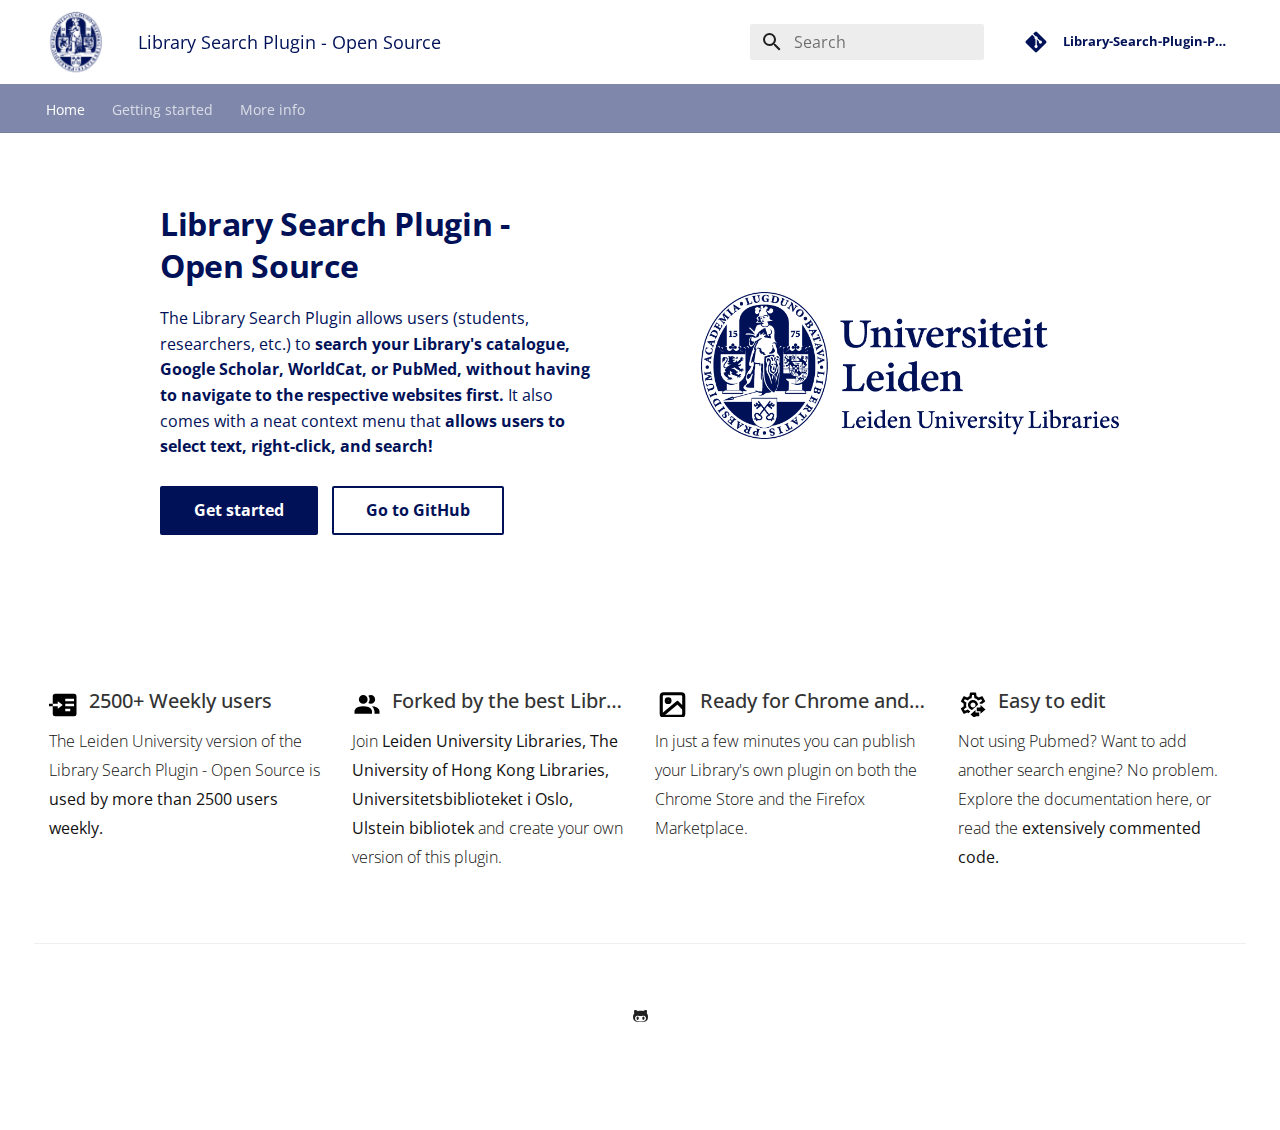
==== index.html @ 1f27ef6e "Deployed 717b49d with MkDocs version: 1.1.2" ====
<!-- Custom HTML site displayed as the Home chapter -->


<!doctype html>
<html lang="en" class="no-js">
  <head>
    
      <meta charset="utf-8">
      <meta name="viewport" content="width=device-width,initial-scale=1">
      
        <meta name="description" content="The Library Search Plugin allows users (students, researchers, etc.) to <b>search your Library's catalogue, Google Scholar, WorldCat, or PubMed, without having to navigate to the respective websites first.</b> It also comes with a neat context menu that <b>allows users to select text, right-click, and search!</b>">
      
      
      
      
        <link rel="canonical" href="https://github.com/LeidenUniversityLibrary/Library-Search-Plugin-Public/">
      
      <link rel="shortcut icon" href="assets/images/favicon.png">
      <meta name="generator" content="mkdocs-1.1.2, mkdocs-material-7.0.3">
    
    
      
        <title>Home - Library Search Plugin - Open Source</title>
      
    
    
      <link rel="stylesheet" href="assets/stylesheets/main.1655a90d.min.css">
      
        
        <link rel="stylesheet" href="assets/stylesheets/palette.7fa14f5b.min.css">
        
          
          
          <meta name="theme-color" content="#ffffff">
        
      
    
    
    
      
        
        <link rel="preconnect" href="https://fonts.gstatic.com" crossorigin>
        <link rel="stylesheet" href="https://fonts.googleapis.com/css?family=Open+Sans:300,400,400i,700%7CUbuntu&display=fallback">
        <style>:root{--md-text-font-family:"Open Sans";--md-code-font-family:"Ubuntu"}</style>
      
    
    
    
      <link rel="stylesheet" href="stylesheets/extra.css">
    
    
      
    
    
  </head>
  
  
    
    
    
    
    
    <body dir="ltr" data-md-color-scheme="leidenuniv" data-md-color-primary="white" data-md-color-accent="">
      
  
    
    <input class="md-toggle" data-md-toggle="drawer" type="checkbox" id="__drawer" autocomplete="off">
    <input class="md-toggle" data-md-toggle="search" type="checkbox" id="__search" autocomplete="off">
    <label class="md-overlay" for="__drawer"></label>
    <div data-md-component="skip">
      
    </div>
    <div data-md-component="announce">
      
    </div>
    
      

<header class="md-header" data-md-component="header">
  <nav class="md-header__inner md-grid" aria-label="Header">
    <a href="https://github.com/LeidenUniversityLibrary/Library-Search-Plugin-Public" title="Library Search Plugin - Open Source" class="md-header__button md-logo" aria-label="Library Search Plugin - Open Source">
      
  <img src="assets/images/favicon.png" alt="logo">

    </a>
    <label class="md-header__button md-icon" for="__drawer">
      <svg xmlns="http://www.w3.org/2000/svg" viewBox="0 0 24 24"><path d="M3 6h18v2H3V6m0 5h18v2H3v-2m0 5h18v2H3v-2z"/></svg>
    </label>
    <div class="md-header__title" data-md-component="header-title">
      <div class="md-header__ellipsis">
        <div class="md-header__topic">
          <span class="md-ellipsis">
            Library Search Plugin - Open Source
          </span>
        </div>
        <div class="md-header__topic" data-md-component="header-topic">
          <span class="md-ellipsis">
            
              Home
            
          </span>
        </div>
      </div>
    </div>
    <div class="md-header__options">
      
    </div>
    
      <label class="md-header__button md-icon" for="__search">
        <svg xmlns="http://www.w3.org/2000/svg" viewBox="0 0 24 24"><path d="M9.5 3A6.5 6.5 0 0 1 16 9.5c0 1.61-.59 3.09-1.56 4.23l.27.27h.79l5 5-1.5 1.5-5-5v-.79l-.27-.27A6.516 6.516 0 0 1 9.5 16 6.5 6.5 0 0 1 3 9.5 6.5 6.5 0 0 1 9.5 3m0 2C7 5 5 7 5 9.5S7 14 9.5 14 14 12 14 9.5 12 5 9.5 5z"/></svg>
      </label>
      
<div class="md-search" data-md-component="search" role="dialog">
  <label class="md-search__overlay" for="__search"></label>
  <div class="md-search__inner" role="search">
    <form class="md-search__form" name="search">
      <input type="text" class="md-search__input" name="query" aria-label="Search" placeholder="Search" autocapitalize="off" autocorrect="off" autocomplete="off" spellcheck="false" data-md-component="search-query" data-md-state="active" required>
      <label class="md-search__icon md-icon" for="__search">
        <svg xmlns="http://www.w3.org/2000/svg" viewBox="0 0 24 24"><path d="M9.5 3A6.5 6.5 0 0 1 16 9.5c0 1.61-.59 3.09-1.56 4.23l.27.27h.79l5 5-1.5 1.5-5-5v-.79l-.27-.27A6.516 6.516 0 0 1 9.5 16 6.5 6.5 0 0 1 3 9.5 6.5 6.5 0 0 1 9.5 3m0 2C7 5 5 7 5 9.5S7 14 9.5 14 14 12 14 9.5 12 5 9.5 5z"/></svg>
        <svg xmlns="http://www.w3.org/2000/svg" viewBox="0 0 24 24"><path d="M20 11v2H8l5.5 5.5-1.42 1.42L4.16 12l7.92-7.92L13.5 5.5 8 11h12z"/></svg>
      </label>
      <button type="reset" class="md-search__icon md-icon" aria-label="Clear" tabindex="-1">
        <svg xmlns="http://www.w3.org/2000/svg" viewBox="0 0 24 24"><path d="M19 6.41L17.59 5 12 10.59 6.41 5 5 6.41 10.59 12 5 17.59 6.41 19 12 13.41 17.59 19 19 17.59 13.41 12 19 6.41z"/></svg>
      </button>
    </form>
    <div class="md-search__output">
      <div class="md-search__scrollwrap" data-md-scrollfix>
        <div class="md-search-result" data-md-component="search-result">
          <div class="md-search-result__meta">
            Initializing search
          </div>
          <ol class="md-search-result__list"></ol>
        </div>
      </div>
    </div>
  </div>
</div>
    
    
      <div class="md-header__source">
        
<a href="https://github.com/LeidenUniversityLibrary/Library-Search-Plugin-Public" title="Go to repository" class="md-source" data-md-component="source">
  <div class="md-source__icon md-icon">
    
    <svg xmlns="http://www.w3.org/2000/svg" viewBox="0 0 448 512"><path d="M439.55 236.05L244 40.45a28.87 28.87 0 0 0-40.81 0l-40.66 40.63 51.52 51.52c27.06-9.14 52.68 16.77 43.39 43.68l49.66 49.66c34.23-11.8 61.18 31 35.47 56.69-26.49 26.49-70.21-2.87-56-37.34L240.22 199v121.85c25.3 12.54 22.26 41.85 9.08 55a34.34 34.34 0 0 1-48.55 0c-17.57-17.6-11.07-46.91 11.25-56v-123c-20.8-8.51-24.6-30.74-18.64-45L142.57 101 8.45 235.14a28.86 28.86 0 0 0 0 40.81l195.61 195.6a28.86 28.86 0 0 0 40.8 0l194.69-194.69a28.86 28.86 0 0 0 0-40.81z"/></svg>
  </div>
  <div class="md-source__repository">
    Library-Search-Plugin-Public
  </div>
</a>
      </div>
    
  </nav>
</header>
    
    <div class="md-container" data-md-component="container">
      
      

        
          
<nav class="md-tabs" aria-label="Tabs" data-md-component="tabs">
  <div class="md-tabs__inner md-grid">
    <ul class="md-tabs__list">
      
        
  
  
    
  


  <li class="md-tabs__item">
    <a href="." class="md-tabs__link md-tabs__link--active">
      Home
    </a>
  </li>

      
        
  
  


  
  
  
    <li class="md-tabs__item">
      <a href="introduction/" class="md-tabs__link">
        Getting started
      </a>
    </li>
  

      
        
  
  


  
  
  
    <li class="md-tabs__item">
      <a href="about/" class="md-tabs__link">
        More info
      </a>
    </li>
  

      
    </ul>
  </div>
</nav>
        
      
<style>
    .md-main {
        flex-grow: 0
    }

    .md-main__inner {
        display: flex;
        height: 100%;
    }

    .tx-container {
        padding-top: .0rem;
    }

    .tx-hero {
        margin: 0 .8rem;
        color: var(--md-primary-bg-color);
    }

    .tx-hero h1 {
        margin-bottom: 1rem;
        color: currentColor;
        font-weight: 700
    }

    .tx-hero__content {
        padding-bottom: 1rem;
        margin: 0 auto;
    }

    .tx-hero__image {
        width: auto;
        max-width: 23rem;
        margin-bottom: 1rem;
        padding: 1rem;
        order: 1;
    }

    .tx-hero .md-button {
        margin-top: .5rem;
        margin-right: .5rem;
        color: var(--md-primary-bg-color)
    }

    .tx-hero .md-button--primary {
        background-color: var(--md-primary-bg-color);
        color: #fff;
        border-color: var(--md-primary-bg-color)
    }

    .tx-hero .md-button:focus,
    .tx-hero .md-button:hover {
        background-color: var(--md-accent-fg-color);
        color: var(--md-default-bg-color);
        border-color: var(--md-accent-fg-color)
    }

    .feature-item h2 svg {
        height: 30px;
        float: left;
        margin-right: 10px;
        transform: translateY(10%);
    }

    .top-hr {
        margin-top: 42px;
    }

    .feature-item {
        font-family: 'Open Sans', sans-serif;
        font-weight: 300;
        box-sizing: border-box;
        padding: 0 15px;
        word-break: break-word
    }

    .feature-item h2 {
        color: #333;
        font-weight: 500;
        font-size: 2em;
        white-space: nowrap;
        overflow: hidden;
        text-overflow: ellipsis;
        line-height: normal;
        margin-top: 20px;
        margin-bottom: 10px;
        font-family: inherit;
    }

    .feature-item p {
        font-size: 16px;
        line-height: 1.8em;
        text-rendering: optimizeLegibility;
        -webkit-font-smoothing: antialiased;
        color: #111;
        margin: 0 0 10px;
        display: block;
    }

    @media screen and (max-width:30em) {
        .tx-hero h1 {
            font-size: 1.4rem
        }
    }

    @media screen and (min-width:60em) {
        .md-sidebar--secondary {
            display: none
        }

        .tx-hero {
            display: flex;
            align-items: center;
            justify-content: center;
        }

        .tx-hero__content {
            max-width: 22rem;
            margin-top: 3.5rem;
            margin-bottom: 3.5rem;
            margin-left: 1.0rem;
            margin-right: 4.0rem;
            align-items: center;
        }
    }

    @media screen and (min-width:76.25em) {
        .md-sidebar--primary {
            display: none
        }

        .top-hr {
            width: 100%;
            display: flex;
            max-width: 61rem;
            margin-right: auto;
            margin-left: auto;
            padding: 0 .2rem;
        }

        .bottom-hr {
            margin-top: 10px;
            width: 100%;
            display: flex;
            max-width: 61rem;
            margin-right: auto;
            margin-left: auto;
            padding: 0 .2rem;
        }

        .feature-item {
            flex: 1;
            min-width: 0;
        }

        .feature-item:hover {
            background-color: #526cfe47;
            border-radius: 3px;
        }
    }

    .hr {
        border-bottom: 1px solid #eee;
        width: 100%;
        margin: 20px 0;
    }

    .text-center {
        text-align: center;
        padding-right: 15px;
        padding-left: 15px;
        margin-right: auto;
        margin-left: auto;
        margin-top: 15px;
        font-family: 'Open Sans', sans-serif;
        font-size: 23px;
        font-weight: 300;
        padding-bottom: 10px;
    }

    .logos {
        display: flex;
        align-items: center;
        justify-content: center;
        flex-flow: row wrap;
        margin: 0 auto;
    }

    .logos img {
        flex: 1 1 auto;
        padding: 25px;
        max-height: 130px;
        vertical-align: middle;
    }

    .hr-logos {
        margin-top: 0;
        margin-bottom: 30px;
    }

    .md-footer-meta__inner {
        display: flex;
        flex-wrap: wrap;
        justify-content: space-between;
        margin-top: 1.0rem;
    }

    .md-footer-social {
        padding-top: 20px;
    }
</style>

<!-- Main site Entry button descriptions -->
<section class="tx-container">
    <div class="md-grid md-typeset">
        <div class="tx-hero">
            <div class="tx-hero__image">
                <img src="/assets/images/logo.png" draggable="false">
            </div>
            <div class="tx-hero__content">
                <h1> Library Search Plugin - Open Source </h1>
                <p>The Library Search Plugin allows users (students, researchers, etc.) to <b>search your Library's catalogue, Google Scholar, WorldCat, or PubMed, without having to navigate to the respective websites first.</b> It also comes with a neat context menu that <b>allows users to select text, right-click, and search!</b></p>
                <a href="introduction/" title="Introduction"
                    class="md-button md-button--primary">
                    Get started
                </a>
                <a href="https://github.com/LeidenUniversityLibrary/Library-Search-Plugin-Public" title="Go to repository" class="md-button">
                    Go to GitHub
                </a>
            </div>
        </div>
    </div>
</section>

<!-- Main site box descriptions -->
<div class="top-hr">
    <div class="feature-item">
        <h2>
            <svg xmlns="http://www.w3.org/2000/svg" viewBox="0 0 24 24">
                <path
                    d="M20 3H5a2 2 0 00-2 2v6h4V9l4 3-4 3v-2H3v6a2 2 0 002 2h15a2 2 0 002-2V5a2 2 0 00-2-2m-3 14h-4v-2h4v2m3-4h-7v-2h7v2m0-4h-7V7h7v2M3 13H0v-2h3v2z" />
            </svg> 2500+ Weekly users
        </h2>
        <p>The Leiden University version of the Library Search Plugin - Open Source is <b>used by more than 2500 users weekly.</b></p>
    </div>
    <div class="feature-item">
        <h2>
            <svg xmlns="http://www.w3.org/2000/svg" viewBox="0 0 24 24">
                <path
                    d="M16 17v2H2v-2s0-4 7-4 7 4 7 4m-3.5-9.5A3.5 3.5 0 109 11a3.5 3.5 0 003.5-3.5m3.44 5.5A5.32 5.32 0 0118 17v2h4v-2s0-3.63-6.06-4M15 4a3.39 3.39 0 00-1.93.59 5 5 0 010 5.82A3.39 3.39 0 0015 11a3.5 3.5 0 000-7z" />
            </svg> Forked by the best Libraries
        </h2>
        <p>Join <b>Leiden University Libraries, The University of Hong Kong Libraries, Universitetsbiblioteket i Oslo, Ulstein bibliotek</b> and create your own version of this plugin.</p>
    </div>
    <div class="feature-item">
        <h2>
            <svg xmlns="http://www.w3.org/2000/svg" width="35" height="35" viewBox="0 0 24 24" fill="none"
                stroke="#000000" stroke-width="2.5" stroke-linecap="round" stroke-linejoin="round">
                <rect x="3" y="3" width="18" height="18" rx="2" />
                <circle cx="8.5" cy="8.5" r="1.5" />
                <path d="M20.4 14.5L16 10 4 20" /></svg> Ready for Chrome and FireFox
        </h2>
        <p>In just a few minutes you can publish your Library's own plugin on both the Chrome Store and the Firefox Marketplace.</p>
    </div>
    <div class="feature-item">
        <h2>
            <svg xmlns="http://www.w3.org/2000/svg" viewBox="0 0 24 24">
                <path
                    d="M15 17v-3h3v-2l4 3.5-4 3.5v-2h-3m2 1v3h-3v2l-4-3.5 4-3.5v2h3M12 8c-2.21 0-4 1.8-4 4 0 1.91 1.35 3.54 3.21 3.92L16 11.86A3.997 3.997 0 0012 8m0 6c-1.1 0-2-.89-2-2s.9-2 2-2 2 .9 2 2-.89 2-2 2m9.66-5.27l-2-3.46c-.12-.22-.38-.31-.61-.22l-2.49 1c-.51-.41-1.06-.74-1.69-1l-.37-2.63A.506.506 0 0014 2h-4c-.25 0-.46.18-.5.42l-.37 2.65c-.63.26-1.17.59-1.69 1L5 5.05c-.23-.09-.5 0-.61.22l-2 3.46c-.13.21-.08.49.11.64L4.57 11l-.07 1 .07 1-2.11 1.63c-.2.15-.25.43-.12.64l2 3.46c.11.27.4.38.66.27l2.5-1c.24.19.5.37.76.53l1.65-1.4c-.77-.33-1.45-.82-2-1.45l-2.41 1-.77-1.3L6.8 13.8a5.55 5.55 0 010-3.6L4.69 8.65l.75-1.3 2.41 1c.78-.9 1.83-1.53 3-1.78l.4-2.57h1.5l.37 2.62c1.17.24 2.22.88 3 1.77l2.41-1 .75 1.3-2.08 1.51c.09.26.16.53.2.8h2l2.1-1.63a.48.48 0 00.16-.64M12 8c-2.21 0-4 1.8-4 4 0 1.91 1.35 3.54 3.21 3.92L16 11.86A3.997 3.997 0 0012 8m0 6c-1.1 0-2-.89-2-2s.9-2 2-2 2 .9 2 2-.89 2-2 2m0-6c-2.21 0-4 1.8-4 4 0 1.91 1.35 3.54 3.21 3.92L16 11.86A3.997 3.997 0 0012 8m0 6c-1.1 0-2-.89-2-2s.9-2 2-2 2 .9 2 2-.89 2-2 2z" />
            </svg> Easy to edit
        </h2>
        <p>Not using Pubmed? Want to add another search engine? No problem. Explore the documentation here, or read the <b>extensively commented code.</b></p>
    </div>
</div>

<div class="top-hr">
    <div class="hr">
    </div>
</div>


<!-- Custom narrow footer -->
<div class="md-footer-meta__inner md-grid">
    <div class="md-footer-social">
        <a class="md-footer-social__link" href="https://github.com/LeidenUniversityLibrary/" rel="noopener"
            target="_blank" title="github.com">
            <svg viewBox="0 0 480 512" xmlns="http://www.w3.org/2000/svg">
                <path
                    d="M186.1 328.7c0 20.9-10.9 55.1-36.7 55.1s-36.7-34.2-36.7-55.1 10.9-55.1 36.7-55.1 36.7 34.2 36.7 55.1zM480 278.2c0 31.9-3.2 65.7-17.5 95-37.9 76.6-142.1 74.8-216.7 74.8-75.8 0-186.2 2.7-225.6-74.8-14.6-29-20.2-63.1-20.2-95 0-41.9 13.9-81.5 41.5-113.6-5.2-15.8-7.7-32.4-7.7-48.8 0-21.5 4.9-32.3 14.6-51.8 45.3 0 74.3 9 108.8 36 29-6.9 58.8-10 88.7-10 27 0 54.2 2.9 80.4 9.2 34-26.7 63-35.2 107.8-35.2 9.8 19.5 14.6 30.3 14.6 51.8 0 16.4-2.6 32.7-7.7 48.2 27.5 32.4 39 72.3 39 114.2zm-64.3 50.5c0-43.9-26.7-82.6-73.5-82.6-18.9 0-37 3.4-56 6-14.9 2.3-29.8 3.2-45.1 3.2-15.2 0-30.1-.9-45.1-3.2-18.7-2.6-37-6-56-6-46.8 0-73.5 38.7-73.5 82.6 0 87.8 80.4 101.3 150.4 101.3h48.2c70.3 0 150.6-13.4 150.6-101.3zm-82.6-55.1c-25.8 0-36.7 34.2-36.7 55.1s10.9 55.1 36.7 55.1 36.7-34.2 36.7-55.1-10.9-55.1-36.7-55.1z">
                </path>
            </svg>
        </a>
    </div>
</div>


      <main class="md-main" data-md-component="main">
        <div class="md-main__inner md-grid">
          
            
              
              <div class="md-sidebar md-sidebar--primary" data-md-component="sidebar" data-md-type="navigation" >
                <div class="md-sidebar__scrollwrap">
                  <div class="md-sidebar__inner">
                    



  


<nav class="md-nav md-nav--primary md-nav--lifted" aria-label="Navigation" data-md-level="0">
  <label class="md-nav__title" for="__drawer">
    <a href="https://github.com/LeidenUniversityLibrary/Library-Search-Plugin-Public" title="Library Search Plugin - Open Source" class="md-nav__button md-logo" aria-label="Library Search Plugin - Open Source">
      
  <img src="assets/images/favicon.png" alt="logo">

    </a>
    Library Search Plugin - Open Source
  </label>
  
    <div class="md-nav__source">
      
<a href="https://github.com/LeidenUniversityLibrary/Library-Search-Plugin-Public" title="Go to repository" class="md-source" data-md-component="source">
  <div class="md-source__icon md-icon">
    
    <svg xmlns="http://www.w3.org/2000/svg" viewBox="0 0 448 512"><path d="M439.55 236.05L244 40.45a28.87 28.87 0 0 0-40.81 0l-40.66 40.63 51.52 51.52c27.06-9.14 52.68 16.77 43.39 43.68l49.66 49.66c34.23-11.8 61.18 31 35.47 56.69-26.49 26.49-70.21-2.87-56-37.34L240.22 199v121.85c25.3 12.54 22.26 41.85 9.08 55a34.34 34.34 0 0 1-48.55 0c-17.57-17.6-11.07-46.91 11.25-56v-123c-20.8-8.51-24.6-30.74-18.64-45L142.57 101 8.45 235.14a28.86 28.86 0 0 0 0 40.81l195.61 195.6a28.86 28.86 0 0 0 40.8 0l194.69-194.69a28.86 28.86 0 0 0 0-40.81z"/></svg>
  </div>
  <div class="md-source__repository">
    Library-Search-Plugin-Public
  </div>
</a>
    </div>
  
  <ul class="md-nav__list" data-md-scrollfix>
    
      
      
      

  
  
    
  
  
    <li class="md-nav__item md-nav__item--active">
      
      <input class="md-nav__toggle md-toggle" data-md-toggle="toc" type="checkbox" id="__toc">
      
      
      <a href="." class="md-nav__link md-nav__link--active">
        Home
      </a>
      
    </li>
  

    
      
      
      

  
  
  
    
    <li class="md-nav__item md-nav__item--nested">
      
      
        <input class="md-nav__toggle md-toggle" data-md-toggle="__nav_2" type="checkbox" id="__nav_2" >
      
      <label class="md-nav__link" for="__nav_2">
        Getting started
        <span class="md-nav__icon md-icon"></span>
      </label>
      <nav class="md-nav" aria-label="Getting started" data-md-level="1">
        <label class="md-nav__title" for="__nav_2">
          <span class="md-nav__icon md-icon"></span>
          Getting started
        </label>
        <ul class="md-nav__list" data-md-scrollfix>
          
            
  
  
  
    <li class="md-nav__item">
      <a href="introduction/" class="md-nav__link">
        Introduction
      </a>
    </li>
  

          
            
  
  
  
    <li class="md-nav__item">
      <a href="requirements/" class="md-nav__link">
        Requirements
      </a>
    </li>
  

          
            
  
  
  
    <li class="md-nav__item">
      <a href="installation/" class="md-nav__link">
        Installation
      </a>
    </li>
  

          
            
  
  
  
    <li class="md-nav__item">
      <a href="customization/" class="md-nav__link">
        Customization
      </a>
    </li>
  

          
        </ul>
      </nav>
    </li>
  

    
      
      
      

  
  
  
    
    <li class="md-nav__item md-nav__item--nested">
      
      
        <input class="md-nav__toggle md-toggle" data-md-toggle="__nav_3" type="checkbox" id="__nav_3" >
      
      <label class="md-nav__link" for="__nav_3">
        More info
        <span class="md-nav__icon md-icon"></span>
      </label>
      <nav class="md-nav" aria-label="More info" data-md-level="1">
        <label class="md-nav__title" for="__nav_3">
          <span class="md-nav__icon md-icon"></span>
          More info
        </label>
        <ul class="md-nav__list" data-md-scrollfix>
          
            
  
  
  
    <li class="md-nav__item">
      <a href="about/" class="md-nav__link">
        About us
      </a>
    </li>
  

          
            
  
  
  
    <li class="md-nav__item">
      <a href="license/" class="md-nav__link">
        License
      </a>
    </li>
  

          
        </ul>
      </nav>
    </li>
  

    
  </ul>
</nav>
                  </div>
                </div>
              </div>
            
            
          
          <div class="md-content" data-md-component="content">
            <article class="md-content__inner md-typeset">
              
              
                


              
            </article>
          </div>
        </div>
      </main>
      
    </div>
    <div class="md-dialog" data-md-component="dialog">
      <div class="md-dialog__inner md-typeset"></div>
    </div>
    <script id="__config" type="application/json">{"base": ".", "features": ["navigation.instant", "navigation.tabs", "navigation.sections", "navigation.tracking"], "translations": {"clipboard.copy": "Copy to clipboard", "clipboard.copied": "Copied to clipboard", "search.config.lang": "en", "search.config.pipeline": "trimmer, stopWordFilter", "search.config.separator": "[\\s\\-]+", "search.placeholder": "Search", "search.result.placeholder": "Type to start searching", "search.result.none": "No matching documents", "search.result.one": "1 matching document", "search.result.other": "# matching documents", "search.result.more.one": "1 more on this page", "search.result.more.other": "# more on this page", "search.result.term.missing": "Missing"}, "search": "assets/javascripts/workers/search.fb4a9340.min.js", "version": null}</script>
    
    
      <script src="assets/javascripts/bundle.ca5457b8.min.js"></script>
      
    
  </body>
</html>
---- assets/stylesheets/main.1655a90d.min.css ----
@charset "UTF-8";html{box-sizing:border-box;-webkit-text-size-adjust:none;-moz-text-size-adjust:none;-ms-text-size-adjust:none;text-size-adjust:none}*,:after,:before{box-sizing:inherit}body{margin:0}a,button,input,label{-webkit-tap-highlight-color:transparent}a{color:inherit;text-decoration:none}hr{display:block;box-sizing:initial;height:.05rem;padding:0;overflow:visible;border:0}small{font-size:80%}sub,sup{line-height:1em}img{border-style:none}table{border-collapse:initial;border-spacing:0}td,th{font-weight:400;vertical-align:top}button{margin:0;padding:0;font-size:inherit;background:transparent;border:0}input{border:0;outline:none}:root{--md-default-fg-color:rgba(0,0,0,0.87);--md-default-fg-color--light:rgba(0,0,0,0.54);--md-default-fg-color--lighter:rgba(0,0,0,0.32);--md-default-fg-color--lightest:rgba(0,0,0,0.07);--md-default-bg-color:#fff;--md-default-bg-color--light:hsla(0,0%,100%,0.7);--md-default-bg-color--lighter:hsla(0,0%,100%,0.3);--md-default-bg-color--lightest:hsla(0,0%,100%,0.12);--md-primary-fg-color:#4051b5;--md-primary-fg-color--light:#5d6cc0;--md-primary-fg-color--dark:#303fa1;--md-primary-bg-color:#fff;--md-primary-bg-color--light:hsla(0,0%,100%,0.7);--md-accent-fg-color:#526cfe;--md-accent-fg-color--transparent:rgba(83,108,254,0.1);--md-accent-bg-color:#fff;--md-accent-bg-color--light:hsla(0,0%,100%,0.7)}:root>*{--md-code-fg-color:#36464e;--md-code-bg-color:#f5f5f5;--md-code-hl-color:rgba(255,255,0,0.5);--md-code-hl-number-color:#d52a2a;--md-code-hl-special-color:#db1457;--md-code-hl-function-color:#a846b9;--md-code-hl-constant-color:#6e59d9;--md-code-hl-keyword-color:#3f6ec6;--md-code-hl-string-color:#1c7d4d;--md-code-hl-name-color:var(--md-code-fg-color);--md-code-hl-operator-color:var(--md-default-fg-color--light);--md-code-hl-punctuation-color:var(--md-default-fg-color--light);--md-code-hl-comment-color:var(--md-default-fg-color--light);--md-code-hl-generic-color:var(--md-default-fg-color--light);--md-code-hl-variable-color:var(--md-default-fg-color--light);--md-typeset-color:var(--md-default-fg-color);--md-typeset-a-color:var(--md-primary-fg-color);--md-typeset-mark-color:rgba(255,255,0,0.5);--md-typeset-del-color:rgba(245,80,61,0.15);--md-typeset-ins-color:rgba(11,213,112,0.15);--md-typeset-kbd-color:#fafafa;--md-typeset-kbd-accent-color:#fff;--md-typeset-kbd-border-color:#b8b8b8;--md-admonition-fg-color:var(--md-default-fg-color);--md-admonition-bg-color:var(--md-default-bg-color);--md-footer-fg-color:#fff;--md-footer-fg-color--light:hsla(0,0%,100%,0.7);--md-footer-fg-color--lighter:hsla(0,0%,100%,0.3);--md-footer-bg-color:rgba(0,0,0,0.87);--md-footer-bg-color--dark:rgba(0,0,0,0.32)}.md-icon svg{display:block;width:1.2rem;height:1.2rem;fill:currentColor}body{-webkit-font-smoothing:antialiased;-moz-osx-font-smoothing:grayscale}body,input{font-feature-settings:"kern","liga";font-family:var(--md-text-font-family,_),-apple-system,BlinkMacSystemFont,Helvetica,Arial,sans-serif}body,code,input,kbd,pre{color:var(--md-typeset-color)}code,kbd,pre{font-feature-settings:"kern";font-family:var(--md-code-font-family,_),SFMono-Regular,Consolas,Menlo,monospace}:root{--md-typeset-table--ascending:url("data:image/svg+xml;charset=utf-8,<svg xmlns='http://www.w3.org/2000/svg' viewBox='0 0 24 24'><path d='M11 4h2v12l5.5-5.5 1.42 1.42L12 19.84l-7.92-7.92L5.5 10.5 11 16V4z'/></svg>");--md-typeset-table--descending:url("data:image/svg+xml;charset=utf-8,<svg xmlns='http://www.w3.org/2000/svg' viewBox='0 0 24 24'><path d='M13 20h-2V8l-5.5 5.5-1.42-1.42L12 4.16l7.92 7.92-1.42 1.42L13 8v12z'/></svg>")}.md-typeset{font-size:.8rem;line-height:1.6;-webkit-print-color-adjust:exact;color-adjust:exact}@media print{.md-typeset{font-size:.68rem}}.md-typeset blockquote,.md-typeset dl,.md-typeset figure,.md-typeset ol,.md-typeset pre,.md-typeset ul{display:flow-root;margin:1em 0}.md-typeset h1{margin:0 0 1.25em;color:var(--md-default-fg-color--light);font-size:2em;line-height:1.3}.md-typeset h1,.md-typeset h2{font-weight:300;letter-spacing:-.01em}.md-typeset h2{margin:1.6em 0 .64em;font-size:1.5625em;line-height:1.4}.md-typeset h3{margin:1.6em 0 .8em;font-weight:400;font-size:1.25em;line-height:1.5;letter-spacing:-.01em}.md-typeset h2+h3{margin-top:.8em}.md-typeset h4{margin:1em 0;font-weight:700;letter-spacing:-.01em}.md-typeset h5,.md-typeset h6{margin:1.25em 0;color:var(--md-default-fg-color--light);font-weight:700;font-size:.8em;letter-spacing:-.01em}.md-typeset h5{text-transform:uppercase}.md-typeset hr{display:flow-root;margin:1.5em 0;border-bottom:.05rem solid var(--md-default-fg-color--lightest)}.md-typeset a{color:var(--md-typeset-a-color);word-break:break-word}.md-typeset a,.md-typeset a:before{transition:color 125ms}.md-typeset a:focus,.md-typeset a:hover{color:var(--md-accent-fg-color)}.md-typeset code,.md-typeset kbd,.md-typeset pre{color:var(--md-code-fg-color);direction:ltr}@media print{.md-typeset code,.md-typeset kbd,.md-typeset pre{white-space:pre-wrap}}.md-typeset code{padding:0 .2941176471em;font-size:.85em;word-break:break-word;background-color:var(--md-code-bg-color);border-radius:.1rem;-webkit-box-decoration-break:clone;box-decoration-break:clone}.md-typeset code:not(.focus-visible){outline:none;-webkit-tap-highlight-color:transparent}.md-typeset h1 code,.md-typeset h2 code,.md-typeset h3 code,.md-typeset h4 code,.md-typeset h5 code,.md-typeset h6 code{margin:initial;padding:initial;background-color:initial;box-shadow:none}.md-typeset a>code{color:currentColor}.md-typeset pre{position:relative;line-height:1.4}.md-typeset pre>code{display:block;margin:0;padding:.7720588235em 1.1764705882em;overflow:auto;word-break:normal;box-shadow:none;-webkit-box-decoration-break:slice;box-decoration-break:slice;touch-action:auto;scrollbar-width:thin;scrollbar-color:var(--md-default-fg-color--lighter) transparent}.md-typeset pre>code:hover{scrollbar-color:var(--md-accent-fg-color) transparent}.md-typeset pre>code::-webkit-scrollbar{width:.2rem;height:.2rem}.md-typeset pre>code::-webkit-scrollbar-thumb{background-color:var(--md-default-fg-color--lighter)}.md-typeset pre>code::-webkit-scrollbar-thumb:hover{background-color:var(--md-accent-fg-color)}@media screen and (max-width:44.9375em){.md-typeset>pre{margin:1em -.8rem}.md-typeset>pre code{border-radius:0}}.md-typeset kbd{display:inline-block;padding:0 .6666666667em;color:var(--md-default-fg-color);font-size:.75em;vertical-align:text-top;word-break:break-word;background-color:var(--md-typeset-kbd-color);border-radius:.1rem;box-shadow:0 .1rem 0 .05rem var(--md-typeset-kbd-border-color),0 .1rem 0 var(--md-typeset-kbd-border-color),0 -.1rem .2rem var(--md-typeset-kbd-accent-color) inset}.md-typeset mark{color:inherit;word-break:break-word;background-color:var(--md-typeset-mark-color);-webkit-box-decoration-break:clone;box-decoration-break:clone}.md-typeset abbr{text-decoration:none;border-bottom:.05rem dotted var(--md-default-fg-color--light);cursor:help}@media (hover:none){.md-typeset abbr{position:relative}.md-typeset abbr[title]:focus:after,.md-typeset abbr[title]:hover:after{box-shadow:0 2px 2px 0 rgba(0,0,0,.14),0 1px 5px 0 rgba(0,0,0,.12),0 3px 1px -2px rgba(0,0,0,.2);position:absolute;left:0;display:inline-block;width:auto;min-width:-webkit-max-content;min-width:-moz-max-content;min-width:max-content;max-width:80%;margin-top:2em;padding:.2rem .3rem;color:var(--md-default-bg-color);font-size:.7rem;background-color:var(--md-default-fg-color);border-radius:.1rem;content:attr(title)}}.md-typeset small{opacity:.75}.md-typeset sub,.md-typeset sup{margin-left:.078125em}[dir=rtl] .md-typeset sub,[dir=rtl] .md-typeset sup{margin-right:.078125em;margin-left:0}.md-typeset blockquote{padding-left:.6rem;color:var(--md-default-fg-color--light);border-left:.2rem solid var(--md-default-fg-color--lighter)}[dir=rtl] .md-typeset blockquote{padding-right:.6rem;padding-left:0;border-right:.2rem solid var(--md-default-fg-color--lighter);border-left:initial}.md-typeset ul{list-style-type:disc}.md-typeset ol,.md-typeset ul{margin-left:.625em;padding:0}[dir=rtl] .md-typeset ol,[dir=rtl] .md-typeset ul{margin-right:.625em;margin-left:0}.md-typeset ol ol,.md-typeset ul ol{list-style-type:lower-alpha}.md-typeset ol ol ol,.md-typeset ul ol ol{list-style-type:lower-roman}.md-typeset ol li,.md-typeset ul li{margin-bottom:.5em;margin-left:1.25em}[dir=rtl] .md-typeset ol li,[dir=rtl] .md-typeset ul li{margin-right:1.25em;margin-left:0}.md-typeset ol li blockquote,.md-typeset ol li p,.md-typeset ul li blockquote,.md-typeset ul li p{margin:.5em 0}.md-typeset ol li:last-child,.md-typeset ul li:last-child{margin-bottom:0}.md-typeset ol li ol,.md-typeset ol li ul,.md-typeset ul li ol,.md-typeset ul li ul{margin:.5em 0 .5em .625em}[dir=rtl] .md-typeset ol li ol,[dir=rtl] .md-typeset ol li ul,[dir=rtl] .md-typeset ul li ol,[dir=rtl] .md-typeset ul li ul{margin-right:.625em;margin-left:0}.md-typeset dd{margin:1em 0 1.5em 1.875em}[dir=rtl] .md-typeset dd{margin-right:1.875em;margin-left:0}.md-typeset img,.md-typeset svg{max-width:100%;height:auto}.md-typeset img[align=left],.md-typeset svg[align=left]{margin:1em 1em 1em 0}.md-typeset img[align=right],.md-typeset svg[align=right]{margin:1em 0 1em 1em}.md-typeset img[align]:only-child,.md-typeset svg[align]:only-child{margin-top:0}.md-typeset figure{width:-webkit-fit-content;width:-moz-fit-content;width:fit-content;max-width:100%;margin:0 auto;text-align:center}.md-typeset figure img{display:block}.md-typeset figcaption{max-width:24rem;margin:1em auto 2em;font-style:italic}.md-typeset iframe{max-width:100%}.md-typeset table:not([class]){display:inline-block;max-width:100%;overflow:auto;font-size:.64rem;background-color:var(--md-default-bg-color);border-radius:.1rem;box-shadow:0 .2rem .5rem rgba(0,0,0,.05),0 0 .05rem rgba(0,0,0,.1);touch-action:auto}@media print{.md-typeset table:not([class]){display:table}}.md-typeset table:not([class])+*{margin-top:1.5em}.md-typeset table:not([class]) td>:first-child,.md-typeset table:not([class]) th>:first-child{margin-top:0}.md-typeset table:not([class]) td>:last-child,.md-typeset table:not([class]) th>:last-child{margin-bottom:0}.md-typeset table:not([class]) td:not([align]),.md-typeset table:not([class]) th:not([align]){text-align:left}[dir=rtl] .md-typeset table:not([class]) td:not([align]),[dir=rtl] .md-typeset table:not([class]) th:not([align]){text-align:right}.md-typeset table:not([class]) th{min-width:5rem;padding:.9375em 1.25em;color:var(--md-default-bg-color);vertical-align:top;background-color:var(--md-default-fg-color--light)}.md-typeset table:not([class]) th a{color:inherit}.md-typeset table:not([class]) td{padding:.9375em 1.25em;vertical-align:top;border-top:.05rem solid var(--md-default-fg-color--lightest)}.md-typeset table:not([class]) tr{transition:background-color 125ms}.md-typeset table:not([class]) tr:hover{background-color:rgba(0,0,0,.035);box-shadow:0 .05rem 0 var(--md-default-bg-color) inset}.md-typeset table:not([class]) tr:first-child td{border-top:0}.md-typeset table:not([class]) a{word-break:normal}.md-typeset table th[role=columnheader]{cursor:pointer}.md-typeset table th[role=columnheader]:after{display:inline-block;width:1.2em;height:1.2em;margin-left:.5em;vertical-align:sub;-webkit-mask-repeat:no-repeat;mask-repeat:no-repeat;-webkit-mask-size:contain;mask-size:contain;content:""}.md-typeset table th[role=columnheader][aria-sort=ascending]:after{background-color:currentColor;-webkit-mask-image:var(--md-typeset-table--ascending);mask-image:var(--md-typeset-table--ascending)}.md-typeset table th[role=columnheader][aria-sort=descending]:after{background-color:currentColor;-webkit-mask-image:var(--md-typeset-table--descending);mask-image:var(--md-typeset-table--descending)}.md-typeset__scrollwrap{margin:1em -.8rem;overflow-x:auto;touch-action:auto}.md-typeset__table{display:inline-block;margin-bottom:.5em;padding:0 .8rem}@media print{.md-typeset__table{display:block}}html .md-typeset__table table{display:table;width:100%;margin:0;overflow:hidden}html{height:100%;overflow-x:hidden;font-size:125%}@media screen and (min-width:100em){html{font-size:137.5%}}@media screen and (min-width:125em){html{font-size:150%}}body{position:relative;display:flex;flex-direction:column;width:100%;min-height:100%;font-size:.5rem;background-color:var(--md-default-bg-color)}@media print{body{display:block}}@media screen and (max-width:59.9375em){body[data-md-state=lock]{position:fixed}}.md-grid{max-width:61rem;margin-right:auto;margin-left:auto}.md-container{display:flex;flex-direction:column;flex-grow:1}@media print{.md-container{display:block}}.md-main{flex-grow:1}.md-main__inner{display:flex;height:100%;margin-top:1.5rem}.md-ellipsis{overflow:hidden;white-space:nowrap;text-overflow:ellipsis}.md-toggle{display:none}.md-skip{position:fixed;z-index:-1;margin:.5rem;padding:.3rem .5rem;color:var(--md-default-bg-color);font-size:.64rem;background-color:var(--md-default-fg-color);border-radius:.1rem;transform:translateY(.4rem);opacity:0}.md-skip:focus{z-index:10;transform:translateY(0);opacity:1;transition:transform .25s cubic-bezier(.4,0,.2,1),opacity 175ms 75ms}@page{margin:25mm}.md-announce{overflow:auto;background-color:var(--md-footer-bg-color)}@media print{.md-announce{display:none}}.md-announce__inner{margin:.6rem auto;padding:0 .8rem;color:var(--md-footer-fg-color);font-size:.7rem}:root{--md-clipboard-icon:url("data:image/svg+xml;charset=utf-8,<svg xmlns='http://www.w3.org/2000/svg' viewBox='0 0 24 24'><path d='M19 21H8V7h11m0-2H8a2 2 0 0 0-2 2v14a2 2 0 0 0 2 2h11a2 2 0 0 0 2-2V7a2 2 0 0 0-2-2m-3-4H4a2 2 0 0 0-2 2v14h2V3h12V1z'/></svg>")}.md-clipboard{position:absolute;top:.5em;right:.5em;z-index:1;width:1.5em;height:1.5em;color:var(--md-default-fg-color--lightest);border-radius:.1rem;cursor:pointer;transition:color .25s}@media print{.md-clipboard{display:none}}.md-clipboard:not(.focus-visible){outline:none;-webkit-tap-highlight-color:transparent}:hover>.md-clipboard{color:var(--md-default-fg-color--light)}.md-clipboard:focus,.md-clipboard:hover{color:var(--md-accent-fg-color)}.md-clipboard:after{display:block;width:1.125em;height:1.125em;margin:0 auto;background-color:currentColor;-webkit-mask-image:var(--md-clipboard-icon);mask-image:var(--md-clipboard-icon);-webkit-mask-repeat:no-repeat;mask-repeat:no-repeat;-webkit-mask-size:contain;mask-size:contain;content:""}.md-clipboard--inline{cursor:pointer}.md-clipboard--inline code{transition:color .25s,background-color .25s}.md-clipboard--inline:focus code,.md-clipboard--inline:hover code{color:var(--md-accent-fg-color);background-color:var(--md-accent-fg-color--transparent)}.md-content{flex-grow:1;overflow:hidden;scroll-padding-top:51.2rem}.md-content__inner{margin:0 .8rem 1.2rem;padding-top:.6rem}@media screen and (min-width:76.25em){.md-sidebar--primary:not([hidden])~.md-content>.md-content__inner{margin-left:1.2rem}[dir=rtl] .md-sidebar--primary:not([hidden])~.md-content>.md-content__inner{margin-right:1.2rem;margin-left:.8rem}.md-sidebar--secondary:not([hidden])~.md-content>.md-content__inner{margin-right:1.2rem}[dir=rtl] .md-sidebar--secondary:not([hidden])~.md-content>.md-content__inner{margin-right:.8rem;margin-left:1.2rem}}.md-content__inner:before{display:block;height:.4rem;content:""}.md-content__inner>:last-child{margin-bottom:0}.md-content__button{float:right;margin:.4rem 0 .4rem .4rem;padding:0}@media print{.md-content__button{display:none}}[dir=rtl] .md-content__button{float:left;margin-right:.4rem;margin-left:0}[dir=rtl] .md-content__button svg{transform:scaleX(-1)}.md-typeset .md-content__button{color:var(--md-default-fg-color--lighter)}.md-content__button svg{display:inline;vertical-align:top}.md-dialog{box-shadow:0 2px 2px 0 rgba(0,0,0,.14),0 1px 5px 0 rgba(0,0,0,.12),0 3px 1px -2px rgba(0,0,0,.2);position:fixed;right:.8rem;bottom:.8rem;left:auto;z-index:2;min-width:11.1rem;padding:.4rem .6rem;background-color:var(--md-default-fg-color);border-radius:.1rem;transform:translateY(100%);opacity:0;transition:transform 0ms .4s,opacity .4s;pointer-events:none}@media print{.md-dialog{display:none}}[dir=rtl] .md-dialog{right:auto;left:.8rem}.md-dialog[data-md-state=open]{transform:translateY(0);opacity:1;transition:transform .4s cubic-bezier(.075,.85,.175,1),opacity .4s;pointer-events:auto}.md-dialog__inner{color:var(--md-default-bg-color);font-size:.7rem}.md-typeset .md-button{display:inline-block;padding:.625em 2em;color:var(--md-primary-fg-color);font-weight:700;border:.1rem solid;border-radius:.1rem;transition:color 125ms,background-color 125ms,border-color 125ms}.md-typeset .md-button--primary{color:var(--md-primary-bg-color);background-color:var(--md-primary-fg-color);border-color:var(--md-primary-fg-color)}.md-typeset .md-button:focus,.md-typeset .md-button:hover{color:var(--md-accent-bg-color);background-color:var(--md-accent-fg-color);border-color:var(--md-accent-fg-color)}.md-typeset .md-input{height:1.8rem;padding:0 .6rem;font-size:.8rem;border-radius:.1rem;box-shadow:0 .2rem .5rem rgba(0,0,0,.1),0 .025rem .05rem rgba(0,0,0,.1);transition:box-shadow .25s}.md-typeset .md-input:focus,.md-typeset .md-input:hover{box-shadow:0 .4rem 1rem rgba(0,0,0,.15),0 .025rem .05rem rgba(0,0,0,.15)}.md-typeset .md-input--stretch{width:100%}.md-header{position:-webkit-sticky;position:sticky;top:0;right:0;left:0;z-index:2;color:var(--md-primary-bg-color);background-color:var(--md-primary-fg-color);box-shadow:0 0 .2rem transparent,0 .2rem .4rem transparent;transition:color .25s,background-color .25s}@media print{.md-header{display:none}}.md-header[data-md-state=shadow]{box-shadow:0 0 .2rem rgba(0,0,0,.1),0 .2rem .4rem rgba(0,0,0,.2);transition:transform .25s cubic-bezier(.1,.7,.1,1),color .25s,background-color .25s,box-shadow .25s}.md-header[data-md-state=hidden]{transform:translateY(-100%);transition:transform .25s cubic-bezier(.8,0,.6,1),color .25s,background-color .25s,box-shadow .25s}.md-header__inner{display:flex;align-items:center;padding:0 .2rem}.md-header__button{position:relative;z-index:1;display:inline-block;margin:.2rem;padding:.4rem;color:currentColor;vertical-align:middle;cursor:pointer;transition:opacity .25s}.md-header__button:focus,.md-header__button:hover{opacity:.7}.md-header__button:not(.focus-visible){outline:none}.md-header__button.md-logo{margin:.2rem;padding:.4rem}@media screen and (max-width:76.1875em){.md-header__button.md-logo{display:none}}.md-header__button.md-logo img,.md-header__button.md-logo svg{display:block;width:1.2rem;height:1.2rem;fill:currentColor}@media screen and (min-width:60em){.md-header__button[for=__search]{display:none}}.no-js .md-header__button[for=__search]{display:none}[dir=rtl] .md-header__button[for=__search] svg{transform:scaleX(-1)}@media screen and (min-width:76.25em){.md-header__button[for=__drawer]{display:none}}.md-header__topic{position:absolute;display:flex;max-width:100%;transition:transform .4s cubic-bezier(.1,.7,.1,1),opacity .15s}.md-header__topic+.md-header__topic{z-index:-1;transform:translateX(1.25rem);opacity:0;transition:transform .4s cubic-bezier(1,.7,.1,.1),opacity .15s;pointer-events:none}[dir=rtl] .md-header__topic+.md-header__topic{transform:translateX(-1.25rem)}.md-header__title{flex-grow:1;height:2.4rem;margin-right:.4rem;margin-left:1rem;font-size:.9rem;line-height:2.4rem}.md-header__title[data-md-state=active] .md-header__topic{z-index:-1;transform:translateX(-1.25rem);opacity:0;transition:transform .4s cubic-bezier(1,.7,.1,.1),opacity .15s;pointer-events:none}[dir=rtl] .md-header__title[data-md-state=active] .md-header__topic{transform:translateX(1.25rem)}.md-header__title[data-md-state=active] .md-header__topic+.md-header__topic{z-index:0;transform:translateX(0);opacity:1;transition:transform .4s cubic-bezier(.1,.7,.1,1),opacity .15s;pointer-events:auto}.md-header__title>.md-header__ellipsis{position:relative;width:100%;height:100%}.md-header__options{display:flex;flex-shrink:0;max-width:100%;white-space:nowrap;transition:max-width 0ms .25s,opacity .25s .25s}.md-header__options>[data-md-state=hidden]{display:none}[data-md-toggle=search]:checked~.md-header .md-header__options{max-width:0;opacity:0;transition:max-width 0ms,opacity 0ms}.md-header__source{display:none}@media screen and (min-width:60em){.md-header__source{display:block;width:11.7rem;max-width:11.7rem;margin-left:1rem}[dir=rtl] .md-header__source{margin-right:1rem;margin-left:0}}@media screen and (min-width:76.25em){.md-header__source{margin-left:1.4rem}[dir=rtl] .md-header__source{margin-right:1.4rem}}.md-footer{color:var(--md-footer-fg-color);background-color:var(--md-footer-bg-color)}@media print{.md-footer{display:none}}.md-footer__inner{padding:.2rem;overflow:auto}.md-footer__link{display:flex;padding-top:1.4rem;padding-bottom:.4rem;transition:opacity .25s}@media screen and (min-width:45em){.md-footer__link{width:50%}}.md-footer__link:focus,.md-footer__link:hover{opacity:.7}.md-footer__link--prev{float:left}@media screen and (max-width:44.9375em){.md-footer__link--prev{width:25%}.md-footer__link--prev .md-footer__title{display:none}}[dir=rtl] .md-footer__link--prev{float:right}[dir=rtl] .md-footer__link--prev svg{transform:scaleX(-1)}.md-footer__link--next{float:right;text-align:right}@media screen and (max-width:44.9375em){.md-footer__link--next{width:75%}}[dir=rtl] .md-footer__link--next{float:left;text-align:left}[dir=rtl] .md-footer__link--next svg{transform:scaleX(-1)}.md-footer__title{position:relative;flex-grow:1;max-width:calc(100% - 2.4rem);padding:0 1rem;font-size:.9rem;line-height:2.4rem}.md-footer__button{margin:.2rem;padding:.4rem}.md-footer__direction{position:absolute;right:0;left:0;margin-top:-1rem;padding:0 1rem;font-size:.64rem;opacity:.7}.md-footer-meta{background-color:var(--md-footer-bg-color--dark)}.md-footer-meta__inner{display:flex;flex-wrap:wrap;justify-content:space-between;padding:.2rem}html .md-footer-meta.md-typeset a{color:var(--md-footer-fg-color--light)}html .md-footer-meta.md-typeset a:focus,html .md-footer-meta.md-typeset a:hover{color:var(--md-footer-fg-color)}.md-footer-copyright{width:100%;margin:auto .6rem;padding:.4rem 0;color:var(--md-footer-fg-color--lighter);font-size:.64rem}@media screen and (min-width:45em){.md-footer-copyright{width:auto}}.md-footer-copyright__highlight{color:var(--md-footer-fg-color--light)}.md-footer-social{margin:0 .4rem;padding:.2rem 0 .6rem}@media screen and (min-width:45em){.md-footer-social{padding:.6rem 0}}.md-footer-social__link{display:inline-block;width:1.6rem;height:1.6rem;text-align:center}.md-footer-social__link:before{line-height:1.9}.md-footer-social__link svg{max-height:.8rem;vertical-align:-25%;fill:currentColor}:root{--md-nav-icon--prev:url("data:image/svg+xml;charset=utf-8,<svg xmlns='http://www.w3.org/2000/svg' viewBox='0 0 24 24'><path d='M20 11v2H8l5.5 5.5-1.42 1.42L4.16 12l7.92-7.92L13.5 5.5 8 11h12z'/></svg>");--md-nav-icon--next:url("data:image/svg+xml;charset=utf-8,<svg xmlns='http://www.w3.org/2000/svg' viewBox='0 0 24 24'><path d='M8.59 16.58L13.17 12 8.59 7.41 10 6l6 6-6 6-1.41-1.42z'/></svg>");--md-toc-icon:url("data:image/svg+xml;charset=utf-8,<svg xmlns='http://www.w3.org/2000/svg' viewBox='0 0 24 24'><path d='M3 9h14V7H3v2m0 4h14v-2H3v2m0 4h14v-2H3v2m16 0h2v-2h-2v2m0-10v2h2V7h-2m0 6h2v-2h-2v2z'/></svg>")}.md-nav{font-size:.7rem;line-height:1.3}.md-nav__title{display:block;padding:0 .6rem;overflow:hidden;font-weight:700;text-overflow:ellipsis}.md-nav__title .md-nav__button{display:none}.md-nav__title .md-nav__button img{width:auto;height:100%}.md-nav__title .md-nav__button.md-logo img,.md-nav__title .md-nav__button.md-logo svg{display:block;width:2.4rem;height:2.4rem;fill:currentColor}.md-nav__list{margin:0;padding:0;list-style:none}.md-nav__item{padding:0 .6rem}.md-nav__item .md-nav__item{padding-right:0}[dir=rtl] .md-nav__item .md-nav__item{padding-right:.6rem;padding-left:0}.md-nav__link{display:block;margin-top:.625em;overflow:hidden;text-overflow:ellipsis;cursor:pointer;transition:color 125ms;scroll-snap-align:start}.md-nav__link[data-md-state=blur]{color:var(--md-default-fg-color--light)}.md-nav__item .md-nav__link--active{color:var(--md-typeset-a-color)}.md-nav__item--nested>.md-nav__link{color:inherit}.md-nav__link:focus,.md-nav__link:hover{color:var(--md-accent-fg-color)}.md-nav--primary .md-nav__link[for=__toc]{display:none}.md-nav--primary .md-nav__link[for=__toc] .md-icon:after{display:block;width:100%;height:100%;-webkit-mask-image:var(--md-toc-icon);mask-image:var(--md-toc-icon);background-color:currentColor}.md-nav--primary .md-nav__link[for=__toc]~.md-nav,.md-nav__source{display:none}@media screen and (max-width:76.1875em){.md-nav--primary,.md-nav--primary .md-nav{position:absolute;top:0;right:0;left:0;z-index:1;display:flex;flex-direction:column;height:100%;background-color:var(--md-default-bg-color)}.md-nav--primary .md-nav__item,.md-nav--primary .md-nav__title{font-size:.8rem;line-height:1.5}.md-nav--primary .md-nav__title{position:relative;height:5.6rem;padding:3rem .8rem .2rem;color:var(--md-default-fg-color--light);font-weight:400;line-height:2.4rem;white-space:nowrap;background-color:var(--md-default-fg-color--lightest);cursor:pointer}.md-nav--primary .md-nav__title .md-nav__icon{position:absolute;top:.4rem;left:.4rem;display:block;width:1.2rem;height:1.2rem;margin:.2rem}[dir=rtl] .md-nav--primary .md-nav__title .md-nav__icon{right:.4rem;left:auto}.md-nav--primary .md-nav__title .md-nav__icon:after{display:block;width:100%;height:100%;background-color:currentColor;-webkit-mask-image:var(--md-nav-icon--prev);mask-image:var(--md-nav-icon--prev);-webkit-mask-repeat:no-repeat;mask-repeat:no-repeat;-webkit-mask-size:contain;mask-size:contain;content:""}.md-nav--primary .md-nav__title~.md-nav__list{overflow-y:auto;background-color:var(--md-default-bg-color);box-shadow:0 .05rem 0 var(--md-default-fg-color--lightest) inset;-webkit-scroll-snap-type:y mandatory;-ms-scroll-snap-type:y mandatory;scroll-snap-type:y mandatory;touch-action:pan-y}.md-nav--primary .md-nav__title~.md-nav__list>:first-child{border-top:0}.md-nav--primary .md-nav__title[for=__drawer]{color:var(--md-primary-bg-color);background-color:var(--md-primary-fg-color)}.md-nav--primary .md-nav__title .md-logo{position:absolute;top:.2rem;left:.2rem;display:block;margin:.2rem;padding:.4rem}[dir=rtl] .md-nav--primary .md-nav__title .md-logo{right:.2rem;left:auto}.md-nav--primary .md-nav__list{flex:1}.md-nav--primary .md-nav__item{padding:0;border-top:.05rem solid var(--md-default-fg-color--lightest)}.md-nav--primary .md-nav__item--nested>.md-nav__link{padding-right:2.4rem}[dir=rtl] .md-nav--primary .md-nav__item--nested>.md-nav__link{padding-right:.8rem;padding-left:2.4rem}.md-nav--primary .md-nav__item--active>.md-nav__link{color:var(--md-typeset-a-color)}.md-nav--primary .md-nav__item--active>.md-nav__link:focus,.md-nav--primary .md-nav__item--active>.md-nav__link:hover{color:var(--md-accent-fg-color)}.md-nav--primary .md-nav__link{position:relative;margin-top:0;padding:.6rem .8rem}.md-nav--primary .md-nav__link .md-nav__icon{position:absolute;top:50%;right:.6rem;width:1.2rem;height:1.2rem;margin-top:-.6rem;color:inherit;font-size:1.2rem}[dir=rtl] .md-nav--primary .md-nav__link .md-nav__icon{right:auto;left:.6rem}.md-nav--primary .md-nav__link .md-nav__icon:after{display:block;width:100%;height:100%;background-color:currentColor;-webkit-mask-image:var(--md-nav-icon--next);mask-image:var(--md-nav-icon--next);-webkit-mask-repeat:no-repeat;mask-repeat:no-repeat;-webkit-mask-size:contain;mask-size:contain;content:""}[dir=rtl] .md-nav--primary .md-nav__icon:after{transform:scale(-1)}.md-nav--primary .md-nav--secondary .md-nav__link{position:static}.md-nav--primary .md-nav--secondary .md-nav{position:static;background-color:initial}.md-nav--primary .md-nav--secondary .md-nav .md-nav__link{padding-left:1.4rem}[dir=rtl] .md-nav--primary .md-nav--secondary .md-nav .md-nav__link{padding-right:1.4rem;padding-left:0}.md-nav--primary .md-nav--secondary .md-nav .md-nav .md-nav__link{padding-left:2rem}[dir=rtl] .md-nav--primary .md-nav--secondary .md-nav .md-nav .md-nav__link{padding-right:2rem;padding-left:0}.md-nav--primary .md-nav--secondary .md-nav .md-nav .md-nav .md-nav__link{padding-left:2.6rem}[dir=rtl] .md-nav--primary .md-nav--secondary .md-nav .md-nav .md-nav .md-nav__link{padding-right:2.6rem;padding-left:0}.md-nav--primary .md-nav--secondary .md-nav .md-nav .md-nav .md-nav .md-nav__link{padding-left:3.2rem}[dir=rtl] .md-nav--primary .md-nav--secondary .md-nav .md-nav .md-nav .md-nav .md-nav__link{padding-right:3.2rem;padding-left:0}.md-nav--secondary{background-color:initial}.md-nav__toggle~.md-nav{display:flex;transform:translateX(100%);opacity:0;transition:transform .25s cubic-bezier(.8,0,.6,1),opacity 125ms 50ms}[dir=rtl] .md-nav__toggle~.md-nav{transform:translateX(-100%)}.md-nav__toggle:checked~.md-nav{transform:translateX(0);opacity:1;transition:transform .25s cubic-bezier(.4,0,.2,1),opacity 125ms 125ms}.md-nav__toggle:checked~.md-nav>.md-nav__list{-webkit-backface-visibility:hidden;backface-visibility:hidden}}@media screen and (max-width:59.9375em){.md-nav--primary .md-nav__link[for=__toc]{display:block;padding-right:2.4rem}[dir=rtl] .md-nav--primary .md-nav__link[for=__toc]{padding-right:.8rem;padding-left:2.4rem}.md-nav--primary .md-nav__link[for=__toc] .md-icon:after{content:""}.md-nav--primary .md-nav__link[for=__toc]+.md-nav__link{display:none}.md-nav--primary .md-nav__link[for=__toc]~.md-nav{display:flex}.md-nav__source{display:block;padding:0 .2rem;color:var(--md-primary-bg-color);background-color:var(--md-primary-fg-color--dark)}}@media screen and (min-width:60em) and (max-width:76.1875em){.md-nav--integrated .md-nav__link[for=__toc]{display:block;padding-right:2.4rem;scroll-snap-align:none}[dir=rtl] .md-nav--integrated .md-nav__link[for=__toc]{padding-right:.8rem;padding-left:2.4rem}.md-nav--integrated .md-nav__link[for=__toc] .md-icon:after{content:""}.md-nav--integrated .md-nav__link[for=__toc]+.md-nav__link{display:none}.md-nav--integrated .md-nav__link[for=__toc]~.md-nav{display:flex}}@media screen and (min-width:60em){.md-nav--secondary .md-nav__title[for=__toc]{scroll-snap-align:start}.md-nav--secondary .md-nav__title .md-nav__icon{display:none}}@media screen and (min-width:76.25em){.md-nav{transition:max-height .25s cubic-bezier(.86,0,.07,1)}.md-nav--primary .md-nav__title[for=__drawer]{scroll-snap-align:start}.md-nav--primary .md-nav__title .md-nav__icon,.md-nav__toggle~.md-nav{display:none}.md-nav__toggle:checked~.md-nav,.md-nav__toggle:indeterminate~.md-nav{display:block}.md-nav__item--nested>.md-nav>.md-nav__title{display:none}.md-nav__item--section{display:block;margin:1.25em 0}.md-nav__item--section:last-child{margin-bottom:0}.md-nav__item--section>.md-nav__link{display:none}.md-nav__item--section>.md-nav{display:block}.md-nav__item--section>.md-nav>.md-nav__title{display:block;padding:0;pointer-events:none;scroll-snap-align:start}.md-nav__item--section>.md-nav>.md-nav__list>.md-nav__item{padding:0}.md-nav__icon{float:right;width:.9rem;height:.9rem;transition:transform .25s}[dir=rtl] .md-nav__icon{float:left;transform:rotate(180deg)}.md-nav__icon:after{display:inline-block;width:100%;height:100%;vertical-align:-.1rem;background-color:currentColor;-webkit-mask-image:var(--md-nav-icon--next);mask-image:var(--md-nav-icon--next);-webkit-mask-repeat:no-repeat;mask-repeat:no-repeat;-webkit-mask-size:contain;mask-size:contain;content:""}.md-nav__item--nested .md-nav__toggle:checked~.md-nav__link .md-nav__icon,.md-nav__item--nested .md-nav__toggle:indeterminate~.md-nav__link .md-nav__icon{transform:rotate(90deg)}.md-nav--lifted>.md-nav__list>.md-nav__item,.md-nav--lifted>.md-nav__list>.md-nav__item--nested,.md-nav--lifted>.md-nav__title{display:none}.md-nav--lifted>.md-nav__list>.md-nav__item--active{display:block;padding:0}.md-nav--lifted>.md-nav__list>.md-nav__item--active>.md-nav__link{display:none}.md-nav--lifted>.md-nav__list>.md-nav__item--active>.md-nav>.md-nav__title{display:block;padding:0 .6rem;pointer-events:none;scroll-snap-align:start}.md-nav--lifted>.md-nav__list>.md-nav__item>.md-nav__item{padding-right:.6rem}.md-nav--lifted .md-nav[data-md-level="1"]{display:block}.md-nav--integrated .md-nav__link[for=__toc]~.md-nav{display:block;margin-bottom:1.25em;border-left:.05rem solid var(--md-primary-fg-color)}.md-nav--integrated .md-nav__link[for=__toc]~.md-nav>.md-nav__title{display:none}}:root{--md-search-result-icon:url("data:image/svg+xml;charset=utf-8,<svg xmlns='http://www.w3.org/2000/svg' viewBox='0 0 24 24'><path d='M14 2H6a2 2 0 0 0-2 2v16a2 2 0 0 0 2 2h7c-.41-.25-.8-.56-1.14-.9-.33-.33-.61-.7-.86-1.1H6V4h7v5h5v1.18c.71.16 1.39.43 2 .82V8l-6-6m6.31 16.9c1.33-2.11.69-4.9-1.4-6.22-2.11-1.33-4.91-.68-6.22 1.4-1.34 2.11-.69 4.89 1.4 6.22 1.46.93 3.32.93 4.79.02L22 23.39 23.39 22l-3.08-3.1m-3.81.1a2.5 2.5 0 0 1-2.5-2.5 2.5 2.5 0 0 1 2.5-2.5 2.5 2.5 0 0 1 2.5 2.5 2.5 2.5 0 0 1-2.5 2.5z'/></svg>")}.md-search{position:relative}@media screen and (min-width:60em){.md-search{padding:.2rem 0}}.no-js .md-search{display:none}.md-search__overlay{z-index:1;opacity:0}@media screen and (max-width:59.9375em){.md-search__overlay{position:absolute;top:.2rem;left:-2.2rem;width:2rem;height:2rem;overflow:hidden;background-color:var(--md-default-bg-color);border-radius:1rem;transform-origin:center;transition:transform .3s .1s,opacity .2s .2s;pointer-events:none}[dir=rtl] .md-search__overlay{right:-2.2rem;left:auto}[data-md-toggle=search]:checked~.md-header .md-search__overlay{opacity:1;transition:transform .4s,opacity .1s}}@media screen and (min-width:60em){.md-search__overlay{position:fixed;top:0;left:0;width:0;height:0;background-color:rgba(0,0,0,.54);cursor:pointer;transition:width 0ms .25s,height 0ms .25s,opacity .25s}[dir=rtl] .md-search__overlay{right:0;left:auto}[data-md-toggle=search]:checked~.md-header .md-search__overlay{width:100%;height:200vh;opacity:1;transition:width 0ms,height 0ms,opacity .25s}}@media screen and (max-width:29.9375em){[data-md-toggle=search]:checked~.md-header .md-search__overlay{transform:scale(45)}}@media screen and (min-width:30em) and (max-width:44.9375em){[data-md-toggle=search]:checked~.md-header .md-search__overlay{transform:scale(60)}}@media screen and (min-width:45em) and (max-width:59.9375em){[data-md-toggle=search]:checked~.md-header .md-search__overlay{transform:scale(75)}}.md-search__inner{-webkit-backface-visibility:hidden;backface-visibility:hidden}@media screen and (max-width:59.9375em){.md-search__inner{position:fixed;top:0;left:100%;z-index:2;width:100%;height:100%;transform:translateX(5%);opacity:0;transition:right 0ms .3s,left 0ms .3s,transform .15s cubic-bezier(.4,0,.2,1) .15s,opacity .15s .15s}[data-md-toggle=search]:checked~.md-header .md-search__inner{left:0;transform:translateX(0);opacity:1;transition:right 0ms 0ms,left 0ms 0ms,transform .15s cubic-bezier(.1,.7,.1,1) .15s,opacity .15s .15s}[dir=rtl] [data-md-toggle=search]:checked~.md-header .md-search__inner{right:0;left:auto}html [dir=rtl] .md-search__inner{right:100%;left:auto;transform:translateX(-5%)}}@media screen and (min-width:60em){.md-search__inner{position:relative;float:right;width:11.7rem;padding:.1rem 0;transition:width .25s cubic-bezier(.1,.7,.1,1)}[dir=rtl] .md-search__inner{float:left}}@media screen and (min-width:60em) and (max-width:76.1875em){[data-md-toggle=search]:checked~.md-header .md-search__inner{width:23.4rem}}@media screen and (min-width:76.25em){[data-md-toggle=search]:checked~.md-header .md-search__inner{width:34.4rem}}.md-search__form{position:relative}@media screen and (min-width:60em){.md-search__form{border-radius:.1rem}}.md-search__input{position:relative;z-index:2;padding:0 2.2rem 0 3.6rem;text-overflow:ellipsis;background-color:var(--md-default-bg-color);box-shadow:0 0 .6rem transparent;transition:color .25s,background-color .25s,box-shadow .25s}[dir=rtl] .md-search__input{padding:0 3.6rem 0 2.2rem}.md-search__input::-webkit-input-placeholder{-webkit-transition:color .25s;transition:color .25s}.md-search__input::-moz-placeholder{-moz-transition:color .25s;transition:color .25s}.md-search__input::-ms-input-placeholder{-ms-transition:color .25s;transition:color .25s}.md-search__input::placeholder{transition:color .25s}.md-search__input::-webkit-input-placeholder{color:var(--md-default-fg-color--light)}.md-search__input::-moz-placeholder{color:var(--md-default-fg-color--light)}.md-search__input::-ms-input-placeholder{color:var(--md-default-fg-color--light)}.md-search__input::placeholder,.md-search__input~.md-search__icon{color:var(--md-default-fg-color--light)}.md-search__input::-ms-clear{display:none}[data-md-toggle=search]:checked~.md-header .md-search__input{box-shadow:0 0 .6rem rgba(0,0,0,.07)}@media screen and (max-width:59.9375em){.md-search__input{width:100%;height:2.4rem;font-size:.9rem}}@media screen and (min-width:60em){.md-search__input{width:100%;height:1.8rem;padding-left:2.2rem;color:inherit;font-size:.8rem;background-color:rgba(0,0,0,.26);border-radius:.1rem}[dir=rtl] .md-search__input{padding-right:2.2rem}.md-search__input+.md-search__icon{color:var(--md-primary-bg-color)}.md-search__input::-webkit-input-placeholder{color:var(--md-primary-bg-color--light)}.md-search__input::-moz-placeholder{color:var(--md-primary-bg-color--light)}.md-search__input::-ms-input-placeholder{color:var(--md-primary-bg-color--light)}.md-search__input::placeholder{color:var(--md-primary-bg-color--light)}.md-search__input:hover{background-color:hsla(0,0%,100%,.12)}[data-md-toggle=search]:checked~.md-header .md-search__input{color:var(--md-default-fg-color);text-overflow:clip;background-color:var(--md-default-bg-color);border-radius:.1rem .1rem 0 0}[data-md-toggle=search]:checked~.md-header .md-search__input::-webkit-input-placeholder{color:var(--md-default-fg-color--light)}[data-md-toggle=search]:checked~.md-header .md-search__input::-moz-placeholder{color:var(--md-default-fg-color--light)}[data-md-toggle=search]:checked~.md-header .md-search__input::-ms-input-placeholder{color:var(--md-default-fg-color--light)}[data-md-toggle=search]:checked~.md-header .md-search__input+.md-search__icon,[data-md-toggle=search]:checked~.md-header .md-search__input::placeholder{color:var(--md-default-fg-color--light)}}.md-search__icon{position:absolute;z-index:2;width:1.2rem;height:1.2rem;cursor:pointer;transition:color .25s,opacity .25s}.md-search__icon:hover{opacity:.7}.md-search__icon[for=__search]{top:.3rem;left:.5rem}[dir=rtl] .md-search__icon[for=__search]{right:.5rem;left:auto}[dir=rtl] .md-search__icon[for=__search] svg{transform:scaleX(-1)}@media screen and (max-width:59.9375em){.md-search__icon[for=__search]{top:.6rem;left:.8rem}[dir=rtl] .md-search__icon[for=__search]{right:.8rem;left:auto}.md-search__icon[for=__search] svg:first-child{display:none}}@media screen and (min-width:60em){.md-search__icon[for=__search]{pointer-events:none}.md-search__icon[for=__search] svg:last-child{display:none}}.md-search__icon[type=reset]{top:.3rem;right:.5rem;transform:scale(.75);opacity:0;transition:transform .15s cubic-bezier(.1,.7,.1,1),opacity .15s;pointer-events:none}[dir=rtl] .md-search__icon[type=reset]{right:auto;left:.5rem}@media screen and (max-width:59.9375em){.md-search__icon[type=reset]{top:.6rem;right:.8rem}[dir=rtl] .md-search__icon[type=reset]{right:auto;left:.8rem}}[data-md-toggle=search]:checked~.md-header .md-search__input:valid~.md-search__icon[type=reset]{transform:scale(1);opacity:1;pointer-events:auto}[data-md-toggle=search]:checked~.md-header .md-search__input:valid~.md-search__icon[type=reset]:hover{opacity:.7}.md-search__output{position:absolute;z-index:1;width:100%;overflow:hidden;border-radius:0 0 .1rem .1rem}@media screen and (max-width:59.9375em){.md-search__output{top:2.4rem;bottom:0}}@media screen and (min-width:60em){.md-search__output{top:1.9rem;opacity:0;transition:opacity .4s}[data-md-toggle=search]:checked~.md-header .md-search__output{box-shadow:0 6px 10px 0 rgba(0,0,0,.14),0 1px 18px 0 rgba(0,0,0,.12),0 3px 5px -1px rgba(0,0,0,.4);opacity:1}}.md-search__scrollwrap{height:100%;overflow-y:auto;background-color:var(--md-default-bg-color);-webkit-backface-visibility:hidden;backface-visibility:hidden;touch-action:pan-y}@media (-webkit-max-device-pixel-ratio:1), (max-resolution:1dppx){.md-search__scrollwrap{transform:translateZ(0)}}@media screen and (min-width:60em) and (max-width:76.1875em){.md-search__scrollwrap{width:23.4rem}}@media screen and (min-width:76.25em){.md-search__scrollwrap{width:34.4rem}}@media screen and (min-width:60em){.md-search__scrollwrap{max-height:0;scrollbar-width:thin;scrollbar-color:var(--md-default-fg-color--lighter) transparent}[data-md-toggle=search]:checked~.md-header .md-search__scrollwrap{max-height:75vh}.md-search__scrollwrap:hover{scrollbar-color:var(--md-accent-fg-color) transparent}.md-search__scrollwrap::-webkit-scrollbar{width:.2rem;height:.2rem}.md-search__scrollwrap::-webkit-scrollbar-thumb{background-color:var(--md-default-fg-color--lighter)}.md-search__scrollwrap::-webkit-scrollbar-thumb:hover{background-color:var(--md-accent-fg-color)}}.md-search-result{color:var(--md-default-fg-color);word-break:break-word}.md-search-result__meta{padding:0 .8rem;color:var(--md-default-fg-color--light);font-size:.64rem;line-height:1.8rem;background-color:var(--md-default-fg-color--lightest);scroll-snap-align:start}@media screen and (min-width:60em){.md-search-result__meta{padding-left:2.2rem}[dir=rtl] .md-search-result__meta{padding-right:2.2rem;padding-left:0}}.md-search-result__list{margin:0;padding:0;list-style:none}.md-search-result__item{box-shadow:0 -.05rem 0 var(--md-default-fg-color--lightest)}.md-search-result__item:first-child{box-shadow:none}.md-search-result__link{display:block;outline:none;transition:background-color .25s;scroll-snap-align:start}.md-search-result__link:focus,.md-search-result__link:hover{background-color:var(--md-accent-fg-color--transparent)}.md-search-result__link:last-child p:last-child{margin-bottom:.6rem}.md-search-result__more summary{display:block;padding:.75em .8rem;color:var(--md-typeset-a-color);font-size:.64rem;outline:0;cursor:pointer;transition:color .25s,background-color .25s;scroll-snap-align:start}@media screen and (min-width:60em){.md-search-result__more summary{padding-left:2.2rem}[dir=rtl] .md-search-result__more summary{padding-right:2.2rem;padding-left:.8rem}}.md-search-result__more summary:focus,.md-search-result__more summary:hover{color:var(--md-accent-fg-color);background-color:var(--md-accent-fg-color--transparent)}.md-search-result__more summary::-webkit-details-marker,.md-search-result__more summary::marker{display:none}.md-search-result__more summary~*>*{opacity:.65}.md-search-result__article{position:relative;padding:0 .8rem;overflow:hidden}@media screen and (min-width:60em){.md-search-result__article{padding-left:2.2rem}[dir=rtl] .md-search-result__article{padding-right:2.2rem;padding-left:.8rem}}.md-search-result__article--document .md-search-result__title{margin:.55rem 0;font-weight:400;font-size:.8rem;line-height:1.4}.md-search-result__icon{position:absolute;left:0;width:1.2rem;height:1.2rem;margin:.5rem;color:var(--md-default-fg-color--light)}@media screen and (max-width:59.9375em){.md-search-result__icon{display:none}}.md-search-result__icon:after{display:inline-block;width:100%;height:100%;background-color:currentColor;-webkit-mask-image:var(--md-search-result-icon);mask-image:var(--md-search-result-icon);-webkit-mask-repeat:no-repeat;mask-repeat:no-repeat;-webkit-mask-size:contain;mask-size:contain;content:""}[dir=rtl] .md-search-result__icon{right:0;left:auto}[dir=rtl] .md-search-result__icon:after{transform:scaleX(-1)}.md-search-result__title{margin:.5em 0;font-weight:700;font-size:.64rem;line-height:1.6}.md-search-result__teaser{display:-webkit-box;max-height:2rem;margin:.5em 0;overflow:hidden;color:var(--md-default-fg-color--light);font-size:.64rem;line-height:1.6;text-overflow:ellipsis;-webkit-box-orient:vertical;-webkit-line-clamp:2}@media screen and (max-width:44.9375em){.md-search-result__teaser{max-height:3rem;-webkit-line-clamp:3}}@media screen and (min-width:60em) and (max-width:76.1875em){.md-search-result__teaser{max-height:3rem;-webkit-line-clamp:3}}.md-search-result__teaser mark{text-decoration:underline;background-color:initial}.md-search-result__terms{margin:.5em 0;font-size:.64rem;font-style:italic}.md-search-result mark{color:var(--md-accent-fg-color);background-color:initial}.md-select{position:relative;z-index:1}.md-select__inner{position:absolute;top:calc(100% - .2rem);left:50%;max-height:0;margin-top:.2rem;color:var(--md-default-fg-color);background-color:var(--md-default-bg-color);border-radius:.1rem;box-shadow:0 .2rem .5rem rgba(0,0,0,.1),0 0 .05rem rgba(0,0,0,.25);transform:translate3d(-50%,.3rem,0);opacity:0;transition:transform .25s 375ms,opacity .25s .25s,max-height 0ms .5s}.md-select:focus-within .md-select__inner,.md-select:hover .md-select__inner{max-height:10rem;transform:translate3d(-50%,0,0);opacity:1;transition:transform .25s cubic-bezier(.1,.7,.1,1),opacity .25s,max-height .25s}.md-select__inner:after{position:absolute;top:0;left:50%;width:0;height:0;margin-top:-.2rem;margin-left:-.2rem;border-left:.2rem solid transparent;border-right:.2rem solid transparent;border-top:0;border-bottom:.2rem solid transparent;border-bottom-color:var(--md-default-bg-color);content:""}.md-select__list{max-height:inherit;margin:0;padding:0;overflow:auto;font-size:.8rem;list-style-type:none;border-radius:.1rem}.md-select__item{line-height:1.8rem}.md-select__link{display:block;width:100%;padding-right:1.2rem;padding-left:.6rem;cursor:pointer;transition:background-color .25s,color .25s;scroll-snap-align:start}[dir=rtl] .md-select__link{padding-right:.6rem;padding-left:1.2rem}.md-select__link:focus,.md-select__link:hover{background-color:var(--md-default-fg-color--lightest)}.md-sidebar{position:-webkit-sticky;position:sticky;top:2.4rem;flex-shrink:0;align-self:flex-start;width:12.1rem;padding:1.2rem 0}@media print{.md-sidebar{display:none}}@media screen and (max-width:76.1875em){.md-sidebar--primary{position:fixed;top:0;left:-12.1rem;z-index:3;display:block;width:12.1rem;height:100%;background-color:var(--md-default-bg-color);transform:translateX(0);transition:transform .25s cubic-bezier(.4,0,.2,1),box-shadow .25s}[dir=rtl] .md-sidebar--primary{right:-12.1rem;left:auto}[data-md-toggle=drawer]:checked~.md-container .md-sidebar--primary{box-shadow:0 8px 10px 1px rgba(0,0,0,.14),0 3px 14px 2px rgba(0,0,0,.12),0 5px 5px -3px rgba(0,0,0,.4);transform:translateX(12.1rem)}[dir=rtl] [data-md-toggle=drawer]:checked~.md-container .md-sidebar--primary{transform:translateX(-12.1rem)}.md-sidebar--primary .md-sidebar__scrollwrap{position:absolute;top:0;right:0;bottom:0;left:0;margin:0;-webkit-scroll-snap-type:none;-ms-scroll-snap-type:none;scroll-snap-type:none;overflow:hidden}}@media screen and (min-width:76.25em){.md-sidebar{height:0}.no-js .md-sidebar{height:auto}}.md-sidebar--secondary{display:none;order:2}@media screen and (min-width:60em){.md-sidebar--secondary{height:0}.no-js .md-sidebar--secondary{height:auto}.md-sidebar--secondary:not([hidden]){display:block}.md-sidebar--secondary .md-sidebar__scrollwrap{touch-action:pan-y}}.md-sidebar__scrollwrap{margin:0 .2rem;overflow-y:auto;-webkit-backface-visibility:hidden;backface-visibility:hidden;scrollbar-width:thin;scrollbar-color:var(--md-default-fg-color--lighter) transparent}.md-sidebar__scrollwrap:hover{scrollbar-color:var(--md-accent-fg-color) transparent}.md-sidebar__scrollwrap::-webkit-scrollbar{width:.2rem;height:.2rem}.md-sidebar__scrollwrap::-webkit-scrollbar-thumb{background-color:var(--md-default-fg-color--lighter)}.md-sidebar__scrollwrap::-webkit-scrollbar-thumb:hover{background-color:var(--md-accent-fg-color)}@media screen and (max-width:76.1875em){.md-overlay{position:fixed;top:0;z-index:3;width:0;height:0;background-color:rgba(0,0,0,.54);opacity:0;transition:width 0ms .25s,height 0ms .25s,opacity .25s}[data-md-toggle=drawer]:checked~.md-overlay{width:100%;height:100%;opacity:1;transition:width 0ms,height 0ms,opacity .25s}}@-webkit-keyframes md-source__facts--done{0%{height:0}to{height:.65rem}}@keyframes md-source__facts--done{0%{height:0}to{height:.65rem}}@-webkit-keyframes md-source__fact--done{0%{transform:translateY(100%);opacity:0}50%{opacity:0}to{transform:translateY(0);opacity:1}}@keyframes md-source__fact--done{0%{transform:translateY(100%);opacity:0}50%{opacity:0}to{transform:translateY(0);opacity:1}}.md-source{display:block;font-size:.65rem;line-height:1.2;white-space:nowrap;-webkit-backface-visibility:hidden;backface-visibility:hidden;transition:opacity .25s}.md-source:focus,.md-source:hover{opacity:.7}.md-source__icon{display:inline-block;width:2.4rem;height:2.4rem;vertical-align:middle}.md-source__icon svg{margin-top:.6rem;margin-left:.6rem}[dir=rtl] .md-source__icon svg{margin-right:.6rem;margin-left:0}.md-source__icon+.md-source__repository{margin-left:-2rem;padding-left:2rem}[dir=rtl] .md-source__icon+.md-source__repository{margin-right:-2rem;margin-left:0;padding-right:2rem;padding-left:0}.md-source__repository{display:inline-block;max-width:calc(100% - 1.2rem);margin-left:.6rem;overflow:hidden;font-weight:700;text-overflow:ellipsis;vertical-align:middle}.md-source__facts{margin:0;padding:0;overflow:hidden;font-weight:700;font-size:.55rem;list-style-type:none;opacity:.75}[data-md-state=done] .md-source__facts{-webkit-animation:md-source__facts--done .25s ease-in;animation:md-source__facts--done .25s ease-in}.md-source__fact{float:left}[dir=rtl] .md-source__fact{float:right}[data-md-state=done] .md-source__fact{-webkit-animation:md-source__fact--done .4s ease-out;animation:md-source__fact--done .4s ease-out}.md-source__fact:before{margin:0 .1rem;content:"·"}.md-source__fact:first-child:before{display:none}.md-tabs{width:100%;overflow:auto;color:var(--md-primary-bg-color);background-color:var(--md-primary-fg-color);transition:background-color .25s}@media print{.md-tabs{display:none}}@media screen and (max-width:76.1875em){.md-tabs{display:none}}.md-tabs[data-md-state=hidden]{pointer-events:none}.md-tabs__list{margin:0 0 0 .2rem;padding:0;white-space:nowrap;list-style:none;contain:content}[dir=rtl] .md-tabs__list{margin-right:.2rem;margin-left:0}.md-tabs__item{display:inline-block;height:2.4rem;padding-right:.6rem;padding-left:.6rem}.md-tabs__link{display:block;margin-top:.8rem;font-size:.7rem;-webkit-backface-visibility:hidden;backface-visibility:hidden;opacity:.7;transition:transform .4s cubic-bezier(.1,.7,.1,1),opacity .25s}.md-tabs__link--active,.md-tabs__link:focus,.md-tabs__link:hover{color:inherit;opacity:1}.md-tabs__item:nth-child(2) .md-tabs__link{transition-delay:20ms}.md-tabs__item:nth-child(3) .md-tabs__link{transition-delay:40ms}.md-tabs__item:nth-child(4) .md-tabs__link{transition-delay:60ms}.md-tabs__item:nth-child(5) .md-tabs__link{transition-delay:80ms}.md-tabs__item:nth-child(6) .md-tabs__link{transition-delay:.1s}.md-tabs__item:nth-child(7) .md-tabs__link{transition-delay:.12s}.md-tabs__item:nth-child(8) .md-tabs__link{transition-delay:.14s}.md-tabs__item:nth-child(9) .md-tabs__link{transition-delay:.16s}.md-tabs__item:nth-child(10) .md-tabs__link{transition-delay:.18s}.md-tabs__item:nth-child(11) .md-tabs__link{transition-delay:.2s}.md-tabs__item:nth-child(12) .md-tabs__link{transition-delay:.22s}.md-tabs__item:nth-child(13) .md-tabs__link{transition-delay:.24s}.md-tabs__item:nth-child(14) .md-tabs__link{transition-delay:.26s}.md-tabs__item:nth-child(15) .md-tabs__link{transition-delay:.28s}.md-tabs__item:nth-child(16) .md-tabs__link{transition-delay:.3s}.md-tabs[data-md-state=hidden] .md-tabs__link{transform:translateY(50%);opacity:0;transition:transform 0ms .1s,opacity .1s}:root{--md-version-icon:url("data:image/svg+xml;charset=utf-8,<svg xmlns='http://www.w3.org/2000/svg' viewBox='0 0 320 512'><path d='M31.3 192h257.3c17.8 0 26.7 21.5 14.1 34.1L174.1 354.8c-7.8 7.8-20.5 7.8-28.3 0L17.2 226.1C4.6 213.5 13.5 192 31.3 192z'/></svg>")}.md-version{flex-shrink:0;height:2.4rem;font-size:.8rem}.md-version__current{position:relative;top:.05rem;margin-right:.4rem;margin-left:1.4rem}[dir=rtl] .md-version__current{margin-right:1.4rem;margin-left:.4rem}.md-version__current:after{display:inline-block;width:.4rem;height:.6rem;margin-left:.4rem;background-color:currentColor;-webkit-mask-image:var(--md-version-icon);mask-image:var(--md-version-icon);-webkit-mask-repeat:no-repeat;mask-repeat:no-repeat;content:""}[dir=rtl] .md-version__current:after{margin-right:.4rem;margin-left:0}.md-version__list{position:absolute;top:.15rem;z-index:1;max-height:1.8rem;margin:.2rem .8rem;padding:0;overflow:auto;color:var(--md-default-fg-color);list-style-type:none;background-color:var(--md-default-bg-color);border-radius:.1rem;box-shadow:0 .2rem .5rem rgba(0,0,0,.1),0 0 .05rem rgba(0,0,0,.25);opacity:0;transition:max-height 0ms .5s,opacity .25s .25s;-webkit-scroll-snap-type:y mandatory;-ms-scroll-snap-type:y mandatory;scroll-snap-type:y mandatory}.md-version__list:focus-within,.md-version__list:hover{max-height:10rem;opacity:1;transition:max-height .25s,opacity .25s}.md-version__item{line-height:1.8rem}.md-version__link{display:block;width:100%;padding-right:1.2rem;padding-left:.6rem;white-space:nowrap;cursor:pointer;transition:color .25s,background-color .25s;scroll-snap-align:start}[dir=rtl] .md-version__link{padding-right:.6rem;padding-left:1.2rem}.md-version__link:focus,.md-version__link:hover{background-color:var(--md-default-fg-color--lightest)}:root{--md-admonition-icon--note:url("data:image/svg+xml;charset=utf-8,<svg xmlns='http://www.w3.org/2000/svg' viewBox='0 0 24 24'><path d='M20.71 7.04c.39-.39.39-1.04 0-1.41l-2.34-2.34c-.37-.39-1.02-.39-1.41 0l-1.84 1.83 3.75 3.75M3 17.25V21h3.75L17.81 9.93l-3.75-3.75L3 17.25z'/></svg>");--md-admonition-icon--abstract:url("data:image/svg+xml;charset=utf-8,<svg xmlns='http://www.w3.org/2000/svg' viewBox='0 0 24 24'><path d='M4 5h16v2H4V5m0 4h16v2H4V9m0 4h16v2H4v-2m0 4h10v2H4v-2z'/></svg>");--md-admonition-icon--info:url("data:image/svg+xml;charset=utf-8,<svg xmlns='http://www.w3.org/2000/svg' viewBox='0 0 24 24'><path d='M13 9h-2V7h2m0 10h-2v-6h2m-1-9A10 10 0 0 0 2 12a10 10 0 0 0 10 10 10 10 0 0 0 10-10A10 10 0 0 0 12 2z'/></svg>");--md-admonition-icon--tip:url("data:image/svg+xml;charset=utf-8,<svg xmlns='http://www.w3.org/2000/svg' viewBox='0 0 24 24'><path d='M17.66 11.2c-.23-.3-.51-.56-.77-.82-.67-.6-1.43-1.03-2.07-1.66C13.33 7.26 13 4.85 13.95 3c-.95.23-1.78.75-2.49 1.32-2.59 2.08-3.61 5.75-2.39 8.9.04.1.08.2.08.33 0 .22-.15.42-.35.5-.23.1-.47.04-.66-.12a.58.58 0 0 1-.14-.17c-1.13-1.43-1.31-3.48-.55-5.12C5.78 10 4.87 12.3 5 14.47c.06.5.12 1 .29 1.5.14.6.41 1.2.71 1.73 1.08 1.73 2.95 2.97 4.96 3.22 2.14.27 4.43-.12 6.07-1.6 1.83-1.66 2.47-4.32 1.53-6.6l-.13-.26c-.21-.46-.77-1.26-.77-1.26m-3.16 6.3c-.28.24-.74.5-1.1.6-1.12.4-2.24-.16-2.9-.82 1.19-.28 1.9-1.16 2.11-2.05.17-.8-.15-1.46-.28-2.23-.12-.74-.1-1.37.17-2.06.19.38.39.76.63 1.06.77 1 1.98 1.44 2.24 2.8.04.14.06.28.06.43.03.82-.33 1.72-.93 2.27z'/></svg>");--md-admonition-icon--success:url("data:image/svg+xml;charset=utf-8,<svg xmlns='http://www.w3.org/2000/svg' viewBox='0 0 24 24'><path d='M12 2C6.5 2 2 6.5 2 12s4.5 10 10 10 10-4.5 10-10S17.5 2 12 2m-2 15l-5-5 1.41-1.41L10 14.17l7.59-7.59L19 8l-9 9z'/></svg>");--md-admonition-icon--question:url("data:image/svg+xml;charset=utf-8,<svg xmlns='http://www.w3.org/2000/svg' viewBox='0 0 24 24'><path d='M15.07 11.25l-.9.92C13.45 12.89 13 13.5 13 15h-2v-.5c0-1.11.45-2.11 1.17-2.83l1.24-1.26c.37-.36.59-.86.59-1.41a2 2 0 0 0-2-2 2 2 0 0 0-2 2H8a4 4 0 0 1 4-4 4 4 0 0 1 4 4 3.2 3.2 0 0 1-.93 2.25M13 19h-2v-2h2M12 2A10 10 0 0 0 2 12a10 10 0 0 0 10 10 10 10 0 0 0 10-10c0-5.53-4.5-10-10-10z'/></svg>");--md-admonition-icon--warning:url("data:image/svg+xml;charset=utf-8,<svg xmlns='http://www.w3.org/2000/svg' viewBox='0 0 24 24'><path d='M13 14h-2V9h2m0 9h-2v-2h2M1 21h22L12 2 1 21z'/></svg>");--md-admonition-icon--failure:url("data:image/svg+xml;charset=utf-8,<svg xmlns='http://www.w3.org/2000/svg' viewBox='0 0 24 24'><path d='M12 2c5.53 0 10 4.47 10 10s-4.47 10-10 10S2 17.53 2 12 6.47 2 12 2m3.59 5L12 10.59 8.41 7 7 8.41 10.59 12 7 15.59 8.41 17 12 13.41 15.59 17 17 15.59 13.41 12 17 8.41 15.59 7z'/></svg>");--md-admonition-icon--danger:url("data:image/svg+xml;charset=utf-8,<svg xmlns='http://www.w3.org/2000/svg' viewBox='0 0 24 24'><path d='M11.5 20l4.86-9.73H13V4l-5 9.73h3.5V20M12 2c2.75 0 5.1 1 7.05 2.95C21 6.9 22 9.25 22 12s-1 5.1-2.95 7.05C17.1 21 14.75 22 12 22s-5.1-1-7.05-2.95C3 17.1 2 14.75 2 12s1-5.1 2.95-7.05C6.9 3 9.25 2 12 2z'/></svg>");--md-admonition-icon--bug:url("data:image/svg+xml;charset=utf-8,<svg xmlns='http://www.w3.org/2000/svg' viewBox='0 0 24 24'><path d='M14 12h-4v-2h4m0 6h-4v-2h4m6-6h-2.81a5.985 5.985 0 0 0-1.82-1.96L17 4.41 15.59 3l-2.17 2.17a6.002 6.002 0 0 0-2.83 0L8.41 3 7 4.41l1.62 1.63C7.88 6.55 7.26 7.22 6.81 8H4v2h2.09c-.05.33-.09.66-.09 1v1H4v2h2v1c0 .34.04.67.09 1H4v2h2.81c1.04 1.79 2.97 3 5.19 3s4.15-1.21 5.19-3H20v-2h-2.09c.05-.33.09-.66.09-1v-1h2v-2h-2v-1c0-.34-.04-.67-.09-1H20V8z'/></svg>");--md-admonition-icon--example:url("data:image/svg+xml;charset=utf-8,<svg xmlns='http://www.w3.org/2000/svg' viewBox='0 0 24 24'><path d='M7 13v-2h14v2H7m0 6v-2h14v2H7M7 7V5h14v2H7M3 8V5H2V4h2v4H3m-1 9v-1h3v4H2v-1h2v-.5H3v-1h1V17H2m2.25-7a.75.75 0 0 1 .75.75c0 .2-.08.39-.21.52L3.12 13H5v1H2v-.92L4 11H2v-1h2.25z'/></svg>");--md-admonition-icon--quote:url("data:image/svg+xml;charset=utf-8,<svg xmlns='http://www.w3.org/2000/svg' viewBox='0 0 24 24'><path d='M14 17h3l2-4V7h-6v6h3M6 17h3l2-4V7H5v6h3l-2 4z'/></svg>")}.md-typeset .admonition,.md-typeset details{margin:1.5625em 0;padding:0 .6rem;overflow:hidden;color:var(--md-admonition-fg-color);font-size:.64rem;page-break-inside:avoid;background-color:var(--md-admonition-bg-color);border-left:.2rem solid #448aff;border-radius:.1rem;box-shadow:0 .2rem .5rem rgba(0,0,0,.05),0 .025rem .05rem rgba(0,0,0,.05)}@media print{.md-typeset .admonition,.md-typeset details{box-shadow:none}}[dir=rtl] .md-typeset .admonition,[dir=rtl] .md-typeset details{border-right:.2rem solid #448aff;border-left:none}.md-typeset .admonition .admonition,.md-typeset .admonition details,.md-typeset details .admonition,.md-typeset details details{margin:1em 0}.md-typeset .admonition .md-typeset__scrollwrap,.md-typeset details .md-typeset__scrollwrap{margin:1em -.6rem}.md-typeset .admonition .md-typeset__table,.md-typeset details .md-typeset__table{padding:0 .6rem}.md-typeset .admonition>.tabbed-set:only-child,.md-typeset details>.tabbed-set:only-child{margin-top:0}html .md-typeset .admonition>:last-child,html .md-typeset details>:last-child{margin-bottom:.6rem}.md-typeset .admonition-title,.md-typeset summary{position:relative;margin:0 -.6rem 0 -.8rem;padding:.4rem .6rem .4rem 2rem;font-weight:700;background-color:rgba(68,138,255,.1);border-left:.2rem solid #448aff}[dir=rtl] .md-typeset .admonition-title,[dir=rtl] .md-typeset summary{margin:0 -.8rem 0 -.6rem;padding:.4rem 2rem .4rem .6rem;border-right:.2rem solid #448aff;border-left:none}html .md-typeset .admonition-title:last-child,html .md-typeset summary:last-child{margin-bottom:0}.md-typeset .admonition-title:before,.md-typeset summary:before{position:absolute;left:.6rem;width:1rem;height:1rem;background-color:#448aff;-webkit-mask-image:var(--md-admonition-icon--note);mask-image:var(--md-admonition-icon--note);-webkit-mask-repeat:no-repeat;mask-repeat:no-repeat;-webkit-mask-size:contain;mask-size:contain;content:""}[dir=rtl] .md-typeset .admonition-title:before,[dir=rtl] .md-typeset summary:before{right:.6rem;left:auto}.md-typeset .admonition-title code,.md-typeset summary code{margin:initial;padding:initial;color:currentColor;background-color:initial;border-radius:initial;box-shadow:none}.md-typeset .admonition-title+.tabbed-set:last-child,.md-typeset summary+.tabbed-set:last-child{margin-top:0}.md-typeset .admonition.note,.md-typeset details.note{border-color:#448aff}.md-typeset .note>.admonition-title,.md-typeset .note>summary{background-color:rgba(68,138,255,.1);border-color:#448aff}.md-typeset .note>.admonition-title:before,.md-typeset .note>summary:before{background-color:#448aff;-webkit-mask-image:var(--md-admonition-icon--note);mask-image:var(--md-admonition-icon--note);-webkit-mask-repeat:no-repeat;mask-repeat:no-repeat;-webkit-mask-size:contain;mask-size:contain}.md-typeset .admonition.abstract,.md-typeset .admonition.summary,.md-typeset .admonition.tldr,.md-typeset details.abstract,.md-typeset details.summary,.md-typeset details.tldr{border-color:#00b0ff}.md-typeset .abstract>.admonition-title,.md-typeset .abstract>summary,.md-typeset .summary>.admonition-title,.md-typeset .summary>summary,.md-typeset .tldr>.admonition-title,.md-typeset .tldr>summary{background-color:rgba(0,176,255,.1);border-color:#00b0ff}.md-typeset .abstract>.admonition-title:before,.md-typeset .abstract>summary:before,.md-typeset .summary>.admonition-title:before,.md-typeset .summary>summary:before,.md-typeset .tldr>.admonition-title:before,.md-typeset .tldr>summary:before{background-color:#00b0ff;-webkit-mask-image:var(--md-admonition-icon--abstract);mask-image:var(--md-admonition-icon--abstract);-webkit-mask-repeat:no-repeat;mask-repeat:no-repeat;-webkit-mask-size:contain;mask-size:contain}.md-typeset .admonition.info,.md-typeset .admonition.todo,.md-typeset details.info,.md-typeset details.todo{border-color:#00b8d4}.md-typeset .info>.admonition-title,.md-typeset .info>summary,.md-typeset .todo>.admonition-title,.md-typeset .todo>summary{background-color:rgba(0,184,212,.1);border-color:#00b8d4}.md-typeset .info>.admonition-title:before,.md-typeset .info>summary:before,.md-typeset .todo>.admonition-title:before,.md-typeset .todo>summary:before{background-color:#00b8d4;-webkit-mask-image:var(--md-admonition-icon--info);mask-image:var(--md-admonition-icon--info);-webkit-mask-repeat:no-repeat;mask-repeat:no-repeat;-webkit-mask-size:contain;mask-size:contain}.md-typeset .admonition.hint,.md-typeset .admonition.important,.md-typeset .admonition.tip,.md-typeset details.hint,.md-typeset details.important,.md-typeset details.tip{border-color:#00bfa5}.md-typeset .hint>.admonition-title,.md-typeset .hint>summary,.md-typeset .important>.admonition-title,.md-typeset .important>summary,.md-typeset .tip>.admonition-title,.md-typeset .tip>summary{background-color:rgba(0,191,165,.1);border-color:#00bfa5}.md-typeset .hint>.admonition-title:before,.md-typeset .hint>summary:before,.md-typeset .important>.admonition-title:before,.md-typeset .important>summary:before,.md-typeset .tip>.admonition-title:before,.md-typeset .tip>summary:before{background-color:#00bfa5;-webkit-mask-image:var(--md-admonition-icon--tip);mask-image:var(--md-admonition-icon--tip);-webkit-mask-repeat:no-repeat;mask-repeat:no-repeat;-webkit-mask-size:contain;mask-size:contain}.md-typeset .admonition.check,.md-typeset .admonition.done,.md-typeset .admonition.success,.md-typeset details.check,.md-typeset details.done,.md-typeset details.success{border-color:#00c853}.md-typeset .check>.admonition-title,.md-typeset .check>summary,.md-typeset .done>.admonition-title,.md-typeset .done>summary,.md-typeset .success>.admonition-title,.md-typeset .success>summary{background-color:rgba(0,200,83,.1);border-color:#00c853}.md-typeset .check>.admonition-title:before,.md-typeset .check>summary:before,.md-typeset .done>.admonition-title:before,.md-typeset .done>summary:before,.md-typeset .success>.admonition-title:before,.md-typeset .success>summary:before{background-color:#00c853;-webkit-mask-image:var(--md-admonition-icon--success);mask-image:var(--md-admonition-icon--success);-webkit-mask-repeat:no-repeat;mask-repeat:no-repeat;-webkit-mask-size:contain;mask-size:contain}.md-typeset .admonition.faq,.md-typeset .admonition.help,.md-typeset .admonition.question,.md-typeset details.faq,.md-typeset details.help,.md-typeset details.question{border-color:#64dd17}.md-typeset .faq>.admonition-title,.md-typeset .faq>summary,.md-typeset .help>.admonition-title,.md-typeset .help>summary,.md-typeset .question>.admonition-title,.md-typeset .question>summary{background-color:rgba(100,221,23,.1);border-color:#64dd17}.md-typeset .faq>.admonition-title:before,.md-typeset .faq>summary:before,.md-typeset .help>.admonition-title:before,.md-typeset .help>summary:before,.md-typeset .question>.admonition-title:before,.md-typeset .question>summary:before{background-color:#64dd17;-webkit-mask-image:var(--md-admonition-icon--question);mask-image:var(--md-admonition-icon--question);-webkit-mask-repeat:no-repeat;mask-repeat:no-repeat;-webkit-mask-size:contain;mask-size:contain}.md-typeset .admonition.attention,.md-typeset .admonition.caution,.md-typeset .admonition.warning,.md-typeset details.attention,.md-typeset details.caution,.md-typeset details.warning{border-color:#ff9100}.md-typeset .attention>.admonition-title,.md-typeset .attention>summary,.md-typeset .caution>.admonition-title,.md-typeset .caution>summary,.md-typeset .warning>.admonition-title,.md-typeset .warning>summary{background-color:rgba(255,145,0,.1);border-color:#ff9100}.md-typeset .attention>.admonition-title:before,.md-typeset .attention>summary:before,.md-typeset .caution>.admonition-title:before,.md-typeset .caution>summary:before,.md-typeset .warning>.admonition-title:before,.md-typeset .warning>summary:before{background-color:#ff9100;-webkit-mask-image:var(--md-admonition-icon--warning);mask-image:var(--md-admonition-icon--warning);-webkit-mask-repeat:no-repeat;mask-repeat:no-repeat;-webkit-mask-size:contain;mask-size:contain}.md-typeset .admonition.fail,.md-typeset .admonition.failure,.md-typeset .admonition.missing,.md-typeset details.fail,.md-typeset details.failure,.md-typeset details.missing{border-color:#ff5252}.md-typeset .fail>.admonition-title,.md-typeset .fail>summary,.md-typeset .failure>.admonition-title,.md-typeset .failure>summary,.md-typeset .missing>.admonition-title,.md-typeset .missing>summary{background-color:rgba(255,82,82,.1);border-color:#ff5252}.md-typeset .fail>.admonition-title:before,.md-typeset .fail>summary:before,.md-typeset .failure>.admonition-title:before,.md-typeset .failure>summary:before,.md-typeset .missing>.admonition-title:before,.md-typeset .missing>summary:before{background-color:#ff5252;-webkit-mask-image:var(--md-admonition-icon--failure);mask-image:var(--md-admonition-icon--failure);-webkit-mask-repeat:no-repeat;mask-repeat:no-repeat;-webkit-mask-size:contain;mask-size:contain}.md-typeset .admonition.danger,.md-typeset .admonition.error,.md-typeset details.danger,.md-typeset details.error{border-color:#ff1744}.md-typeset .danger>.admonition-title,.md-typeset .danger>summary,.md-typeset .error>.admonition-title,.md-typeset .error>summary{background-color:rgba(255,23,68,.1);border-color:#ff1744}.md-typeset .danger>.admonition-title:before,.md-typeset .danger>summary:before,.md-typeset .error>.admonition-title:before,.md-typeset .error>summary:before{background-color:#ff1744;-webkit-mask-image:var(--md-admonition-icon--danger);mask-image:var(--md-admonition-icon--danger);-webkit-mask-repeat:no-repeat;mask-repeat:no-repeat;-webkit-mask-size:contain;mask-size:contain}.md-typeset .admonition.bug,.md-typeset details.bug{border-color:#f50057}.md-typeset .bug>.admonition-title,.md-typeset .bug>summary{background-color:rgba(245,0,87,.1);border-color:#f50057}.md-typeset .bug>.admonition-title:before,.md-typeset .bug>summary:before{background-color:#f50057;-webkit-mask-image:var(--md-admonition-icon--bug);mask-image:var(--md-admonition-icon--bug);-webkit-mask-repeat:no-repeat;mask-repeat:no-repeat;-webkit-mask-size:contain;mask-size:contain}.md-typeset .admonition.example,.md-typeset details.example{border-color:#651fff}.md-typeset .example>.admonition-title,.md-typeset .example>summary{background-color:rgba(101,31,255,.1);border-color:#651fff}.md-typeset .example>.admonition-title:before,.md-typeset .example>summary:before{background-color:#651fff;-webkit-mask-image:var(--md-admonition-icon--example);mask-image:var(--md-admonition-icon--example);-webkit-mask-repeat:no-repeat;mask-repeat:no-repeat;-webkit-mask-size:contain;mask-size:contain}.md-typeset .admonition.cite,.md-typeset .admonition.quote,.md-typeset details.cite,.md-typeset details.quote{border-color:#9e9e9e}.md-typeset .cite>.admonition-title,.md-typeset .cite>summary,.md-typeset .quote>.admonition-title,.md-typeset .quote>summary{background-color:hsla(0,0%,62%,.1);border-color:#9e9e9e}.md-typeset .cite>.admonition-title:before,.md-typeset .cite>summary:before,.md-typeset .quote>.admonition-title:before,.md-typeset .quote>summary:before{background-color:#9e9e9e;-webkit-mask-image:var(--md-admonition-icon--quote);mask-image:var(--md-admonition-icon--quote);-webkit-mask-repeat:no-repeat;mask-repeat:no-repeat;-webkit-mask-size:contain;mask-size:contain}:root{--md-footnotes-icon:url("data:image/svg+xml;charset=utf-8,<svg xmlns='http://www.w3.org/2000/svg' viewBox='0 0 24 24'><path d='M19 7v4H5.83l3.58-3.59L8 6l-6 6 6 6 1.41-1.42L5.83 13H21V7h-2z'/></svg>")}.md-typeset [id^="fnref:"]:target{scroll-margin-top:0;margin-top:-3.4rem;padding-top:3.4rem}.md-typeset [id^="fn:"]:target{scroll-margin-top:0;margin-top:-3.45rem;padding-top:3.45rem}.md-typeset .footnote{color:var(--md-default-fg-color--light);font-size:.64rem}.md-typeset .footnote ol{margin-left:0}.md-typeset .footnote li{transition:color 125ms}.md-typeset .footnote li:target{color:var(--md-default-fg-color)}.md-typeset .footnote li:hover .footnote-backref,.md-typeset .footnote li:target .footnote-backref{transform:translateX(0);opacity:1}.md-typeset .footnote li>:first-child{margin-top:0}.md-typeset .footnote-backref{display:inline-block;color:var(--md-typeset-a-color);font-size:0;vertical-align:text-bottom;transform:translateX(.25rem);opacity:0;transition:color .25s,transform .25s .25s,opacity 125ms .25s}@media print{.md-typeset .footnote-backref{color:var(--md-typeset-a-color);transform:translateX(0);opacity:1}}[dir=rtl] .md-typeset .footnote-backref{transform:translateX(-.25rem)}.md-typeset .footnote-backref:hover{color:var(--md-accent-fg-color)}.md-typeset .footnote-backref:before{display:inline-block;width:.8rem;height:.8rem;background-color:currentColor;-webkit-mask-image:var(--md-footnotes-icon);mask-image:var(--md-footnotes-icon);-webkit-mask-repeat:no-repeat;mask-repeat:no-repeat;-webkit-mask-size:contain;mask-size:contain;content:""}[dir=rtl] .md-typeset .footnote-backref:before svg{transform:scaleX(-1)}.md-typeset .headerlink{display:inline-block;margin-left:.5rem;color:var(--md-default-fg-color--lighter);opacity:0;transition:color .25s,opacity 125ms}@media print{.md-typeset .headerlink{display:none}}[dir=rtl] .md-typeset .headerlink{margin-right:.5rem;margin-left:0}.md-typeset .headerlink:focus,.md-typeset :hover>.headerlink,.md-typeset :target>.headerlink{opacity:1;transition:color .25s,opacity 125ms}.md-typeset .headerlink:focus,.md-typeset .headerlink:hover,.md-typeset :target>.headerlink{color:var(--md-accent-fg-color)}.md-typeset :target{scroll-margin-top:3.6rem}.md-typeset h1:target,.md-typeset h2:target,.md-typeset h3:target{scroll-margin-top:0}.md-typeset h1:target:before,.md-typeset h2:target:before,.md-typeset h3:target:before{display:block;margin-top:-3.4rem;padding-top:3.4rem;content:""}.md-typeset h4:target{scroll-margin-top:0}.md-typeset h4:target:before{display:block;margin-top:-3.45rem;padding-top:3.45rem;content:""}.md-typeset h5:target,.md-typeset h6:target{scroll-margin-top:0}.md-typeset h5:target:before,.md-typeset h6:target:before{display:block;margin-top:-3.6rem;padding-top:3.6rem;content:""}.md-typeset div.arithmatex{overflow:auto}@media screen and (max-width:44.9375em){.md-typeset div.arithmatex{margin:0 -.8rem}}.md-typeset div.arithmatex>*{width:-webkit-min-content;width:-moz-min-content;width:min-content;margin:1em auto!important;padding:0 .8rem;touch-action:auto}.md-typeset .critic.comment,.md-typeset del.critic,.md-typeset ins.critic{-webkit-box-decoration-break:clone;box-decoration-break:clone}.md-typeset del.critic{background-color:var(--md-typeset-del-color)}.md-typeset ins.critic{background-color:var(--md-typeset-ins-color)}.md-typeset .critic.comment{color:var(--md-code-hl-comment-color)}.md-typeset .critic.comment:before{content:"/* "}.md-typeset .critic.comment:after{content:" */"}.md-typeset .critic.block{display:block;margin:1em 0;padding-right:.8rem;padding-left:.8rem;overflow:auto;box-shadow:none}.md-typeset .critic.block>:first-child{margin-top:.5em}.md-typeset .critic.block>:last-child{margin-bottom:.5em}:root{--md-details-icon:url("data:image/svg+xml;charset=utf-8,<svg xmlns='http://www.w3.org/2000/svg' viewBox='0 0 24 24'><path d='M8.59 16.58L13.17 12 8.59 7.41 10 6l6 6-6 6-1.41-1.42z'/></svg>")}.md-typeset details{display:flow-root;padding-top:0;overflow:visible}.md-typeset details[open]>summary:after{transform:rotate(90deg)}.md-typeset details:not([open]){padding-bottom:0;box-shadow:none}.md-typeset details:not([open])>summary{border-radius:.1rem}.md-typeset details:after{display:table;content:""}.md-typeset summary{display:block;min-height:1rem;padding:.4rem 1.8rem .4rem 2rem;border-top-left-radius:.1rem;border-top-right-radius:.1rem;cursor:pointer}[dir=rtl] .md-typeset summary{padding:.4rem 2.2rem .4rem 1.8rem}.md-typeset summary:not(.focus-visible){outline:none;-webkit-tap-highlight-color:transparent}.md-typeset summary:after{position:absolute;top:.4rem;right:.4rem;width:1rem;height:1rem;background-color:currentColor;-webkit-mask-image:var(--md-details-icon);mask-image:var(--md-details-icon);-webkit-mask-repeat:no-repeat;mask-repeat:no-repeat;-webkit-mask-size:contain;mask-size:contain;transform:rotate(0deg);transition:transform .25s;content:""}[dir=rtl] .md-typeset summary:after{right:auto;left:.4rem;transform:rotate(180deg)}.md-typeset summary::-webkit-details-marker,.md-typeset summary::marker{display:none}.md-typeset .emojione,.md-typeset .gemoji,.md-typeset .twemoji{display:inline-flex;height:1.125em;vertical-align:text-top}.md-typeset .emojione svg,.md-typeset .gemoji svg,.md-typeset .twemoji svg{width:1.125em;max-height:100%;fill:currentColor}.highlight .o,.highlight .ow{color:var(--md-code-hl-operator-color)}.highlight .p{color:var(--md-code-hl-punctuation-color)}.highlight .cpf,.highlight .l,.highlight .s,.highlight .s1,.highlight .s2,.highlight .sb,.highlight .sc,.highlight .si,.highlight .ss{color:var(--md-code-hl-string-color)}.highlight .cp,.highlight .se,.highlight .sh,.highlight .sr,.highlight .sx{color:var(--md-code-hl-special-color)}.highlight .il,.highlight .m,.highlight .mb,.highlight .mf,.highlight .mh,.highlight .mi,.highlight .mo{color:var(--md-code-hl-number-color)}.highlight .k,.highlight .kd,.highlight .kn,.highlight .kp,.highlight .kr,.highlight .kt{color:var(--md-code-hl-keyword-color)}.highlight .kc,.highlight .n{color:var(--md-code-hl-name-color)}.highlight .bp,.highlight .nb,.highlight .no{color:var(--md-code-hl-constant-color)}.highlight .nc,.highlight .ne,.highlight .nf,.highlight .nn{color:var(--md-code-hl-function-color)}.highlight .nd,.highlight .ni,.highlight .nl,.highlight .nt{color:var(--md-code-hl-keyword-color)}.highlight .c,.highlight .c1,.highlight .ch,.highlight .cm,.highlight .cs,.highlight .sd{color:var(--md-code-hl-comment-color)}.highlight .na,.highlight .nv,.highlight .vc,.highlight .vg,.highlight .vi{color:var(--md-code-hl-variable-color)}.highlight .ge,.highlight .gh,.highlight .go,.highlight .gp,.highlight .gr,.highlight .gs,.highlight .gt,.highlight .gu{color:var(--md-code-hl-generic-color)}.highlight .gd,.highlight .gi{margin:0 -.125em;padding:0 .125em;border-radius:.1rem}.highlight .gd{background-color:var(--md-typeset-del-color)}.highlight .gi{background-color:var(--md-typeset-ins-color)}.highlight .hll{display:block;margin:0 -1.1764705882em;padding:0 1.1764705882em;background-color:var(--md-code-hl-color)}.highlight [data-linenos]:before{position:-webkit-sticky;position:sticky;left:-1.1764705882em;float:left;margin-right:1.1764705882em;margin-left:-1.1764705882em;padding-left:1.1764705882em;color:var(--md-default-fg-color--light);background-color:var(--md-code-bg-color);box-shadow:-.05rem 0 var(--md-default-fg-color--lightest) inset;content:attr(data-linenos);-webkit-user-select:none;-moz-user-select:none;-ms-user-select:none;user-select:none}.highlighttable{display:flow-root;overflow:hidden}.highlighttable tbody,.highlighttable td{display:block;padding:0}.highlighttable tr{display:flex}.highlighttable pre{margin:0}.highlighttable .linenos{padding:.7720588235em 0 .7720588235em 1.1764705882em;font-size:.85em;background-color:var(--md-code-bg-color);-webkit-user-select:none;-moz-user-select:none;-ms-user-select:none;user-select:none}.highlighttable .linenodiv{padding-right:.5882352941em;box-shadow:-.05rem 0 var(--md-default-fg-color--lightest) inset}.highlighttable .linenodiv pre{color:var(--md-default-fg-color--light);text-align:right}.highlighttable .code{flex:1;overflow:hidden}.md-typeset .highlighttable{margin:1em 0;direction:ltr;border-radius:.1rem}.md-typeset .highlighttable code{border-radius:0}@media screen and (max-width:44.9375em){.md-typeset>.highlight{margin:1em -.8rem}.md-typeset>.highlight .hll{margin:0 -.8rem;padding:0 .8rem}.md-typeset>.highlight code{border-radius:0}.md-typeset>.highlighttable{margin:1em -.8rem;border-radius:0}.md-typeset>.highlighttable .hll{margin:0 -.8rem;padding:0 .8rem}}.md-typeset .keys kbd:after,.md-typeset .keys kbd:before{position:relative;margin:0;color:inherit;-moz-osx-font-smoothing:initial;-webkit-font-smoothing:initial}.md-typeset .keys span{padding:0 .2em;color:var(--md-default-fg-color--light)}.md-typeset .keys .key-alt:before,.md-typeset .keys .key-left-alt:before,.md-typeset .keys .key-right-alt:before{padding-right:.4em;content:"⎇"}.md-typeset .keys .key-command:before,.md-typeset .keys .key-left-command:before,.md-typeset .keys .key-right-command:before{padding-right:.4em;content:"⌘"}.md-typeset .keys .key-control:before,.md-typeset .keys .key-left-control:before,.md-typeset .keys .key-right-control:before{padding-right:.4em;content:"⌃"}.md-typeset .keys .key-left-meta:before,.md-typeset .keys .key-meta:before,.md-typeset .keys .key-right-meta:before{padding-right:.4em;content:"◆"}.md-typeset .keys .key-left-option:before,.md-typeset .keys .key-option:before,.md-typeset .keys .key-right-option:before{padding-right:.4em;content:"⌥"}.md-typeset .keys .key-left-shift:before,.md-typeset .keys .key-right-shift:before,.md-typeset .keys .key-shift:before{padding-right:.4em;content:"⇧"}.md-typeset .keys .key-left-super:before,.md-typeset .keys .key-right-super:before,.md-typeset .keys .key-super:before{padding-right:.4em;content:"❖"}.md-typeset .keys .key-left-windows:before,.md-typeset .keys .key-right-windows:before,.md-typeset .keys .key-windows:before{padding-right:.4em;content:"⊞"}.md-typeset .keys .key-arrow-down:before{padding-right:.4em;content:"↓"}.md-typeset .keys .key-arrow-left:before{padding-right:.4em;content:"←"}.md-typeset .keys .key-arrow-right:before{padding-right:.4em;content:"→"}.md-typeset .keys .key-arrow-up:before{padding-right:.4em;content:"↑"}.md-typeset .keys .key-backspace:before{padding-right:.4em;content:"⌫"}.md-typeset .keys .key-backtab:before{padding-right:.4em;content:"⇤"}.md-typeset .keys .key-caps-lock:before{padding-right:.4em;content:"⇪"}.md-typeset .keys .key-clear:before{padding-right:.4em;content:"⌧"}.md-typeset .keys .key-context-menu:before{padding-right:.4em;content:"☰"}.md-typeset .keys .key-delete:before{padding-right:.4em;content:"⌦"}.md-typeset .keys .key-eject:before{padding-right:.4em;content:"⏏"}.md-typeset .keys .key-end:before{padding-right:.4em;content:"⤓"}.md-typeset .keys .key-escape:before{padding-right:.4em;content:"⎋"}.md-typeset .keys .key-home:before{padding-right:.4em;content:"⤒"}.md-typeset .keys .key-insert:before{padding-right:.4em;content:"⎀"}.md-typeset .keys .key-page-down:before{padding-right:.4em;content:"⇟"}.md-typeset .keys .key-page-up:before{padding-right:.4em;content:"⇞"}.md-typeset .keys .key-print-screen:before{padding-right:.4em;content:"⎙"}.md-typeset .keys .key-tab:after{padding-left:.4em;content:"⇥"}.md-typeset .keys .key-num-enter:after{padding-left:.4em;content:"⌤"}.md-typeset .keys .key-enter:after{padding-left:.4em;content:"⏎"}.md-typeset .tabbed-content{display:none;order:99;width:100%;box-shadow:0 -.05rem var(--md-default-fg-color--lightest)}@media print{.md-typeset .tabbed-content{display:block;order:0}}.md-typeset .tabbed-content>.highlight:only-child pre,.md-typeset .tabbed-content>.highlighttable:only-child,.md-typeset .tabbed-content>pre:only-child{margin:0}.md-typeset .tabbed-content>.highlight:only-child pre>code,.md-typeset .tabbed-content>.highlighttable:only-child>code,.md-typeset .tabbed-content>pre:only-child>code{border-top-left-radius:0;border-top-right-radius:0}.md-typeset .tabbed-content>.tabbed-set{margin:0}.md-typeset .tabbed-set{position:relative;display:flex;flex-wrap:wrap;margin:1em 0;border-radius:.1rem}.md-typeset .tabbed-set>input{position:absolute;width:0;height:0;opacity:0}.md-typeset .tabbed-set>input:checked+label{color:var(--md-accent-fg-color);border-color:var(--md-accent-fg-color)}.md-typeset .tabbed-set>input:checked+label+.tabbed-content{display:block}.md-typeset .tabbed-set>input:focus+label{outline-style:auto}.md-typeset .tabbed-set>input:not(.focus-visible)+label{outline:none;-webkit-tap-highlight-color:transparent}.md-typeset .tabbed-set>label{z-index:1;width:auto;padding:.9375em 1.25em .78125em;color:var(--md-default-fg-color--light);font-weight:700;font-size:.64rem;border-bottom:.1rem solid transparent;cursor:pointer;transition:color .25s}.md-typeset .tabbed-set>label:hover{color:var(--md-accent-fg-color)}:root{--md-tasklist-icon:url("data:image/svg+xml;charset=utf-8,<svg xmlns='http://www.w3.org/2000/svg' viewBox='0 0 24 24'><path fill-rule='evenodd' d='M1 12C1 5.925 5.925 1 12 1s11 4.925 11 11-4.925 11-11 11S1 18.075 1 12zm16.28-2.72a.75.75 0 0 0-1.06-1.06l-5.97 5.97-2.47-2.47a.75.75 0 0 0-1.06 1.06l3 3a.75.75 0 0 0 1.06 0l6.5-6.5z'/></svg>");--md-tasklist-icon--checked:url("data:image/svg+xml;charset=utf-8,<svg xmlns='http://www.w3.org/2000/svg' viewBox='0 0 24 24'><path fill-rule='evenodd' d='M1 12C1 5.925 5.925 1 12 1s11 4.925 11 11-4.925 11-11 11S1 18.075 1 12zm16.28-2.72a.75.75 0 0 0-1.06-1.06l-5.97 5.97-2.47-2.47a.75.75 0 0 0-1.06 1.06l3 3a.75.75 0 0 0 1.06 0l6.5-6.5z'/></svg>")}.md-typeset .task-list-item{position:relative;list-style-type:none}.md-typeset .task-list-item [type=checkbox]{position:absolute;top:.45em;left:-2em}[dir=rtl] .md-typeset .task-list-item [type=checkbox]{right:-2em;left:auto}.md-typeset .task-list-control [type=checkbox]{z-index:-1;opacity:0}.md-typeset .task-list-indicator:before{position:absolute;top:.15em;left:-1.5em;width:1.25em;height:1.25em;background-color:var(--md-default-fg-color--lightest);-webkit-mask-image:var(--md-tasklist-icon);mask-image:var(--md-tasklist-icon);-webkit-mask-repeat:no-repeat;mask-repeat:no-repeat;-webkit-mask-size:contain;mask-size:contain;content:""}[dir=rtl] .md-typeset .task-list-indicator:before{right:-1.5em;left:auto}.md-typeset [type=checkbox]:checked+.task-list-indicator:before{background-color:#00e676;-webkit-mask-image:var(--md-tasklist-icon--checked);mask-image:var(--md-tasklist-icon--checked)}@media screen and (min-width:45em){.md-typeset .inline{float:left;width:11.7rem;margin-top:0;margin-right:.8rem;margin-bottom:.8rem}.md-typeset .inline.end,[dir=rtl] .md-typeset .inline{float:right;margin-right:0;margin-left:.8rem}[dir=rtl] .md-typeset .inline.end{float:left;margin-right:.8rem;margin-left:0}}
/*# sourceMappingURL=main.1655a90d.min.css.map */
---- assets/stylesheets/palette.7fa14f5b.min.css ----
[data-md-color-accent=red]{--md-accent-fg-color:#ff1a47;--md-accent-fg-color--transparent:rgba(255,26,71,0.1);--md-accent-bg-color:#fff;--md-accent-bg-color--light:hsla(0,0%,100%,0.7)}[data-md-color-accent=pink]{--md-accent-fg-color:#f50056;--md-accent-fg-color--transparent:rgba(245,0,86,0.1);--md-accent-bg-color:#fff;--md-accent-bg-color--light:hsla(0,0%,100%,0.7)}[data-md-color-accent=purple]{--md-accent-fg-color:#df41fb;--md-accent-fg-color--transparent:rgba(223,65,251,0.1);--md-accent-bg-color:#fff;--md-accent-bg-color--light:hsla(0,0%,100%,0.7)}[data-md-color-accent=deep-purple]{--md-accent-fg-color:#7c4dff;--md-accent-fg-color--transparent:rgba(124,77,255,0.1);--md-accent-bg-color:#fff;--md-accent-bg-color--light:hsla(0,0%,100%,0.7)}[data-md-color-accent=indigo]{--md-accent-fg-color:#526cfe;--md-accent-fg-color--transparent:rgba(83,108,254,0.1);--md-accent-bg-color:#fff;--md-accent-bg-color--light:hsla(0,0%,100%,0.7)}[data-md-color-accent=blue]{--md-accent-fg-color:#4287ff;--md-accent-fg-color--transparent:rgba(66,136,255,0.1);--md-accent-bg-color:#fff;--md-accent-bg-color--light:hsla(0,0%,100%,0.7)}[data-md-color-accent=light-blue]{--md-accent-fg-color:#0091eb;--md-accent-fg-color--transparent:rgba(0,145,235,0.1);--md-accent-bg-color:#fff;--md-accent-bg-color--light:hsla(0,0%,100%,0.7)}[data-md-color-accent=cyan]{--md-accent-fg-color:#00bad6;--md-accent-fg-color--transparent:rgba(0,186,214,0.1);--md-accent-bg-color:#fff;--md-accent-bg-color--light:hsla(0,0%,100%,0.7)}[data-md-color-accent=teal]{--md-accent-fg-color:#00bda4;--md-accent-fg-color--transparent:rgba(0,189,164,0.1);--md-accent-bg-color:#fff;--md-accent-bg-color--light:hsla(0,0%,100%,0.7)}[data-md-color-accent=green]{--md-accent-fg-color:#00c753;--md-accent-fg-color--transparent:rgba(0,199,83,0.1);--md-accent-bg-color:#fff;--md-accent-bg-color--light:hsla(0,0%,100%,0.7)}[data-md-color-accent=light-green]{--md-accent-fg-color:#63de17;--md-accent-fg-color--transparent:rgba(99,222,23,0.1);--md-accent-bg-color:#fff;--md-accent-bg-color--light:hsla(0,0%,100%,0.7)}[data-md-color-accent=lime]{--md-accent-fg-color:#b0eb00;--md-accent-fg-color--transparent:rgba(176,235,0,0.1);--md-accent-bg-color:rgba(0,0,0,0.87);--md-accent-bg-color--light:rgba(0,0,0,0.54)}[data-md-color-accent=yellow]{--md-accent-fg-color:#ffd500;--md-accent-fg-color--transparent:rgba(255,213,0,0.1);--md-accent-bg-color:rgba(0,0,0,0.87);--md-accent-bg-color--light:rgba(0,0,0,0.54)}[data-md-color-accent=amber]{--md-accent-fg-color:#fa0;--md-accent-fg-color--transparent:rgba(255,170,0,0.1);--md-accent-bg-color:rgba(0,0,0,0.87);--md-accent-bg-color--light:rgba(0,0,0,0.54)}[data-md-color-accent=orange]{--md-accent-fg-color:#ff9100;--md-accent-fg-color--transparent:rgba(255,145,0,0.1);--md-accent-bg-color:rgba(0,0,0,0.87);--md-accent-bg-color--light:rgba(0,0,0,0.54)}[data-md-color-accent=deep-orange]{--md-accent-fg-color:#ff6e42;--md-accent-fg-color--transparent:rgba(255,110,66,0.1);--md-accent-bg-color:#fff;--md-accent-bg-color--light:hsla(0,0%,100%,0.7)}[data-md-color-primary=red]{--md-primary-fg-color:#ef5552;--md-primary-fg-color--light:#e57171;--md-primary-fg-color--dark:#e53734;--md-primary-bg-color:#fff;--md-primary-bg-color--light:hsla(0,0%,100%,0.7)}[data-md-color-primary=pink]{--md-primary-fg-color:#e92063;--md-primary-fg-color--light:#ec417a;--md-primary-fg-color--dark:#c3185d;--md-primary-bg-color:#fff;--md-primary-bg-color--light:hsla(0,0%,100%,0.7)}[data-md-color-primary=purple]{--md-primary-fg-color:#ab47bd;--md-primary-fg-color--light:#bb69c9;--md-primary-fg-color--dark:#8c24a8;--md-primary-bg-color:#fff;--md-primary-bg-color--light:hsla(0,0%,100%,0.7)}[data-md-color-primary=deep-purple]{--md-primary-fg-color:#7e56c2;--md-primary-fg-color--light:#9574cd;--md-primary-fg-color--dark:#673ab6;--md-primary-bg-color:#fff;--md-primary-bg-color--light:hsla(0,0%,100%,0.7)}[data-md-color-primary=indigo]{--md-primary-fg-color:#4051b5;--md-primary-fg-color--light:#5d6cc0;--md-primary-fg-color--dark:#303fa1;--md-primary-bg-color:#fff;--md-primary-bg-color--light:hsla(0,0%,100%,0.7)}[data-md-color-primary=blue]{--md-primary-fg-color:#2094f3;--md-primary-fg-color--light:#42a5f5;--md-primary-fg-color--dark:#1975d2;--md-primary-bg-color:#fff;--md-primary-bg-color--light:hsla(0,0%,100%,0.7)}[data-md-color-primary=light-blue]{--md-primary-fg-color:#02a6f2;--md-primary-fg-color--light:#28b5f6;--md-primary-fg-color--dark:#0287cf;--md-primary-bg-color:#fff;--md-primary-bg-color--light:hsla(0,0%,100%,0.7)}[data-md-color-primary=cyan]{--md-primary-fg-color:#00bdd6;--md-primary-fg-color--light:#25c5da;--md-primary-fg-color--dark:#0097a8;--md-primary-bg-color:#fff;--md-primary-bg-color--light:hsla(0,0%,100%,0.7)}[data-md-color-primary=teal]{--md-primary-fg-color:#009485;--md-primary-fg-color--light:#26a699;--md-primary-fg-color--dark:#007a6c;--md-primary-bg-color:#fff;--md-primary-bg-color--light:hsla(0,0%,100%,0.7)}[data-md-color-primary=green]{--md-primary-fg-color:#4cae4f;--md-primary-fg-color--light:#68bb6c;--md-primary-fg-color--dark:#398e3d;--md-primary-bg-color:#fff;--md-primary-bg-color--light:hsla(0,0%,100%,0.7)}[data-md-color-primary=light-green]{--md-primary-fg-color:#8bc34b;--md-primary-fg-color--light:#9ccc66;--md-primary-fg-color--dark:#689f38;--md-primary-bg-color:#fff;--md-primary-bg-color--light:hsla(0,0%,100%,0.7)}[data-md-color-primary=lime]{--md-primary-fg-color:#cbdc38;--md-primary-fg-color--light:#d3e156;--md-primary-fg-color--dark:#b0b52c;--md-primary-bg-color:rgba(0,0,0,0.87);--md-primary-bg-color--light:rgba(0,0,0,0.54)}[data-md-color-primary=yellow]{--md-primary-fg-color:#ffec3d;--md-primary-fg-color--light:#ffee57;--md-primary-fg-color--dark:#fbc02d;--md-primary-bg-color:rgba(0,0,0,0.87);--md-primary-bg-color--light:rgba(0,0,0,0.54)}[data-md-color-primary=amber]{--md-primary-fg-color:#ffc105;--md-primary-fg-color--light:#ffc929;--md-primary-fg-color--dark:#ffa200;--md-primary-bg-color:rgba(0,0,0,0.87);--md-primary-bg-color--light:rgba(0,0,0,0.54)}[data-md-color-primary=orange]{--md-primary-fg-color:#ffa724;--md-primary-fg-color--light:#ffa724;--md-primary-fg-color--dark:#fa8900;--md-primary-bg-color:rgba(0,0,0,0.87);--md-primary-bg-color--light:rgba(0,0,0,0.54)}[data-md-color-primary=deep-orange]{--md-primary-fg-color:#ff6e42;--md-primary-fg-color--light:#ff8a66;--md-primary-fg-color--dark:#f4511f;--md-primary-bg-color:#fff;--md-primary-bg-color--light:hsla(0,0%,100%,0.7)}[data-md-color-primary=brown]{--md-primary-fg-color:#795649;--md-primary-fg-color--light:#8d6e62;--md-primary-fg-color--dark:#5d4037;--md-primary-bg-color:#fff;--md-primary-bg-color--light:hsla(0,0%,100%,0.7)}[data-md-color-primary=grey]{--md-primary-fg-color:#757575;--md-primary-fg-color--light:#9e9e9e;--md-primary-fg-color--dark:#616161;--md-primary-bg-color:#fff;--md-primary-bg-color--light:hsla(0,0%,100%,0.7)}[data-md-color-primary=blue-grey]{--md-primary-fg-color:#546d78;--md-primary-fg-color--light:#607c8a;--md-primary-fg-color--dark:#455a63;--md-primary-bg-color:#fff;--md-primary-bg-color--light:hsla(0,0%,100%,0.7)}[data-md-color-primary=white]{--md-primary-fg-color:#fff;--md-primary-fg-color--light:hsla(0,0%,100%,0.7);--md-primary-fg-color--dark:rgba(0,0,0,0.07);--md-primary-bg-color:rgba(0,0,0,0.87);--md-primary-bg-color--light:rgba(0,0,0,0.54);--md-typeset-a-color:#4051b5}@media screen and (min-width:60em){[data-md-color-primary=white] .md-search__input{background-color:rgba(0,0,0,.07)}[data-md-color-primary=white] .md-search__input+.md-search__icon{color:rgba(0,0,0,.87)}[data-md-color-primary=white] .md-search__input::-webkit-input-placeholder{color:rgba(0,0,0,.54)}[data-md-color-primary=white] .md-search__input::-moz-placeholder{color:rgba(0,0,0,.54)}[data-md-color-primary=white] .md-search__input::-ms-input-placeholder{color:rgba(0,0,0,.54)}[data-md-color-primary=white] .md-search__input::placeholder{color:rgba(0,0,0,.54)}[data-md-color-primary=white] .md-search__input:hover{background-color:rgba(0,0,0,.32)}}@media screen and (min-width:76.25em){[data-md-color-primary=white] .md-tabs{border-bottom:.05rem solid rgba(0,0,0,.07)}}[data-md-color-primary=black]{--md-primary-fg-color:#000;--md-primary-fg-color--light:rgba(0,0,0,0.54);--md-primary-fg-color--dark:#000;--md-primary-bg-color:#fff;--md-primary-bg-color--light:hsla(0,0%,100%,0.7);--md-typeset-a-color:#4051b5}[data-md-color-primary=black] .md-header{background-color:#000}@media screen and (max-width:59.9375em){[data-md-color-primary=black] .md-nav__source{background-color:rgba(0,0,0,.87)}}@media screen and (min-width:60em){[data-md-color-primary=black] .md-search__input{background-color:hsla(0,0%,100%,.12)}[data-md-color-primary=black] .md-search__input:hover{background-color:hsla(0,0%,100%,.3)}}@media screen and (max-width:76.1875em){html [data-md-color-primary=black] .md-nav--primary .md-nav__title[for=__drawer]{background-color:#000}}@media screen and (min-width:76.25em){[data-md-color-primary=black] .md-tabs{background-color:#000}}@media screen{[data-md-color-scheme=slate]{--md-hue:232;--md-default-fg-color:hsla(var(--md-hue),75%,95%,1);--md-default-fg-color--light:hsla(var(--md-hue),75%,90%,0.62);--md-default-fg-color--lighter:hsla(var(--md-hue),75%,90%,0.32);--md-default-fg-color--lightest:hsla(var(--md-hue),75%,90%,0.12);--md-default-bg-color:hsla(var(--md-hue),15%,21%,1);--md-default-bg-color--light:hsla(var(--md-hue),15%,21%,0.54);--md-default-bg-color--lighter:hsla(var(--md-hue),15%,21%,0.26);--md-default-bg-color--lightest:hsla(var(--md-hue),15%,21%,0.07);--md-code-fg-color:hsla(var(--md-hue),18%,86%,1);--md-code-bg-color:hsla(var(--md-hue),15%,15%,1);--md-code-hl-color:rgba(66,136,255,0.15);--md-code-hl-number-color:#e6695b;--md-code-hl-special-color:#f06090;--md-code-hl-function-color:#c973d9;--md-code-hl-constant-color:#9383e2;--md-code-hl-keyword-color:#6791e0;--md-code-hl-string-color:#2fb170;--md-typeset-a-color:var(--md-primary-fg-color--light);--md-typeset-mark-color:rgba(66,136,255,0.3);--md-typeset-kbd-color:hsla(var(--md-hue),15%,94%,0.12);--md-typeset-kbd-accent-color:hsla(var(--md-hue),15%,94%,0.2);--md-typeset-kbd-border-color:hsla(var(--md-hue),15%,14%,1);--md-admonition-bg-color:hsla(var(--md-hue),0%,100%,0.025);--md-footer-bg-color:hsla(var(--md-hue),15%,12%,0.87);--md-footer-bg-color--dark:hsla(var(--md-hue),15%,10%,1)}[data-md-color-scheme=slate][data-md-color-primary=black],[data-md-color-scheme=slate][data-md-color-primary=white]{--md-typeset-a-color:#5d6cc0}}
/*# sourceMappingURL=palette.7fa14f5b.min.css.map */
---- stylesheets/extra.css ----
[data-md-color-scheme="leidenuniv"] {
  --md-primary-fg-color: #ffffff;
  --md-footer-bg-color: #e3e3e3;
  --md-footer-fg-color: #777;
  --md-primary-bg-color: #001158;
  --md-accent-fg-color: #7f88ab;
}

.md-header__button.md-logo img,
.md-header__button.md-logo svg {
  width: 3rem;
  height: 3rem;
}

.md-tabs {
  background-color: #7f88ab;
  color: #ffffff;
}
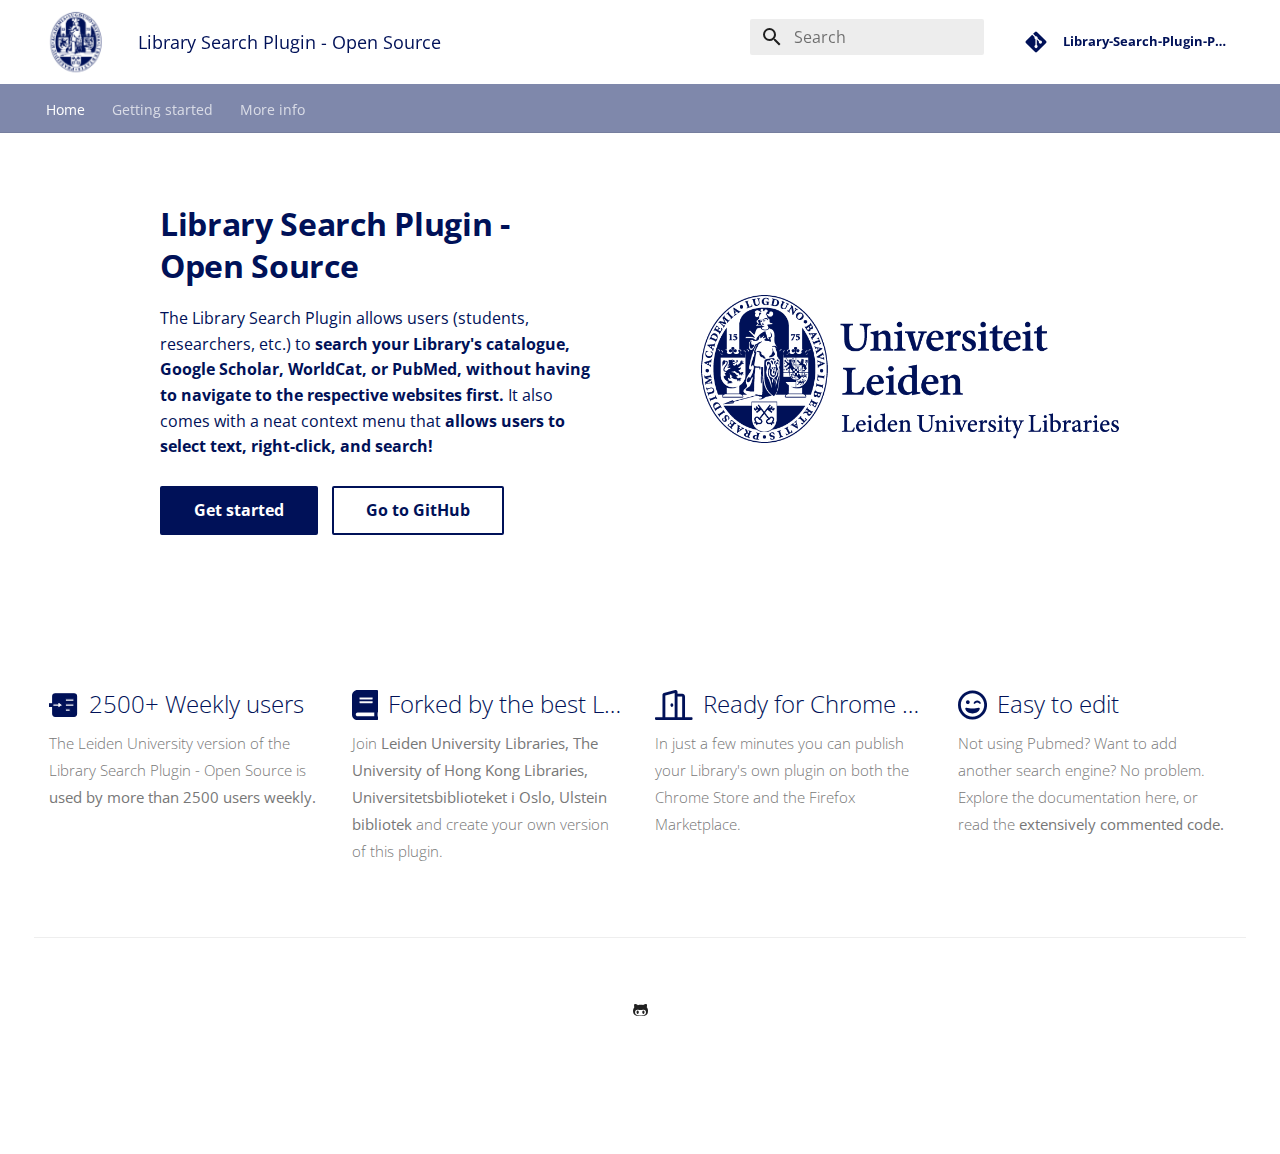
==== commit 6f4e3d0e: "Deployed 40c0f79 with MkDocs version: 1.1.2" ====
--- a/index.html
+++ b/index.html
@@ -1,4 +1,13 @@
 <!-- Custom HTML site displayed as the Home chapter -->
+
+<meta name="title" content="Library Search Plugin - Open Source">
+<meta name="description" content="The Leiden Search Assistant makes it easy to search the UBL Library Catalogue, Google Scholar, PubMed and WorldCat at the same time from within any web page.">
+<meta name="keywords" content="library, primo, exlibris, open-source, chrome, firefox, books, leiden university,">
+<meta name="robots" content="index, follow">
+<meta http-equiv="Content-Type" content="text/html; charset=utf-8">
+<meta name="language" content="English">
+<meta name="author" content="Leiden University Libraries">
+
 
 
 <!doctype html>
@@ -15,7 +24,7 @@
       
         <link rel="canonical" href="https://github.com/LeidenUniversityLibrary/Library-Search-Plugin-Public/">
       
-      <link rel="shortcut icon" href="assets/images/favicon.png">
+      <link rel="shortcut icon" href="assets/favicon.png">
       <meta name="generator" content="mkdocs-1.1.2, mkdocs-material-7.0.3">
     
     
@@ -52,6 +61,15 @@
       
     
     
+<meta name="title" content="Library Search Plugin - Open Source">
+<meta name="description" content="The Leiden Search Assistant makes it easy to search the UBL Library Catalogue, Google Scholar, PubMed and WorldCat at the same time from within any web page.">
+<meta name="keywords" content="library, primo, exlibris, open-source, chrome, firefox, books, leiden university,">
+<meta name="robots" content="index, follow">
+<meta http-equiv="Content-Type" content="text/html; charset=utf-8">
+<meta name="language" content="English">
+<meta name="author" content="Leiden University Libraries">
+
+
   </head>
   
   
@@ -80,7 +98,7 @@
   <nav class="md-header__inner md-grid" aria-label="Header">
     <a href="https://github.com/LeidenUniversityLibrary/Library-Search-Plugin-Public" title="Library Search Plugin - Open Source" class="md-header__button md-logo" aria-label="Library Search Plugin - Open Source">
       
-  <img src="assets/images/favicon.png" alt="logo">
+  <img src="assets/favicon.png" alt="logo">
 
     </a>
     <label class="md-header__button md-icon" for="__drawer">
@@ -215,6 +233,7 @@
         
       
 <style>
+
     .md-main {
         flex-grow: 0
     }
@@ -244,12 +263,12 @@
         margin: 0 auto;
     }
 
-    .tx-hero__image {
-        width: auto;
+    .tx-hero__image{
+        width:auto;
         max-width: 23rem;
         margin-bottom: 1rem;
         padding: 1rem;
-        order: 1;
+        order:1;
     }
 
     .tx-hero .md-button {
@@ -291,9 +310,11 @@
     }
 
     .feature-item h2 {
-        color: #333;
-        font-weight: 500;
-        font-size: 2em;
+        color: var(--md-primary-bg-color);
+        fill: var(--md-primary-bg-color);
+        stroke: var(--md-primary-bg-color);
+        font-weight: 300;
+        font-size: 2.4em;
         white-space: nowrap;
         overflow: hidden;
         text-overflow: ellipsis;
@@ -304,11 +325,11 @@
     }
 
     .feature-item p {
-        font-size: 16px;
+        font-size: 1.5em;
         line-height: 1.8em;
         text-rendering: optimizeLegibility;
         -webkit-font-smoothing: antialiased;
-        color: #111;
+        color: var(--md-footer-fg-color);
         margin: 0 0 10px;
         display: block;
     }
@@ -431,7 +452,7 @@
     <div class="md-grid md-typeset">
         <div class="tx-hero">
             <div class="tx-hero__image">
-                <img src="/assets/images/logo.png" draggable="false">
+                <img src="assets/logo.png" alt="Leiden University Libraries Logo" draggable="false">
             </div>
             <div class="tx-hero__content">
                 <h1> Library Search Plugin - Open Source </h1>
@@ -453,36 +474,42 @@
     <div class="feature-item">
         <h2>
             <svg xmlns="http://www.w3.org/2000/svg" viewBox="0 0 24 24">
-                <path
-                    d="M20 3H5a2 2 0 00-2 2v6h4V9l4 3-4 3v-2H3v6a2 2 0 002 2h15a2 2 0 002-2V5a2 2 0 00-2-2m-3 14h-4v-2h4v2m3-4h-7v-2h7v2m0-4h-7V7h7v2M3 13H0v-2h3v2z" />
+                <path d="M20 3H5a2 2 0 00-2 2v6h4V9l4 3-4 3v-2H3v6a2 2 0 002 2h15a2 2 0 002-2V5a2 2 0 00-2-2m-3 14h-4v-2h4v2m3-4h-7v-2h7v2m0-4h-7V7h7v2M3 13H0v-2h3v2z" />
             </svg> 2500+ Weekly users
         </h2>
         <p>The Leiden University version of the Library Search Plugin - Open Source is <b>used by more than 2500 users weekly.</b></p>
     </div>
     <div class="feature-item">
         <h2>
-            <svg xmlns="http://www.w3.org/2000/svg" viewBox="0 0 24 24">
-                <path
-                    d="M16 17v2H2v-2s0-4 7-4 7 4 7 4m-3.5-9.5A3.5 3.5 0 109 11a3.5 3.5 0 003.5-3.5m3.44 5.5A5.32 5.32 0 0118 17v2h4v-2s0-3.63-6.06-4M15 4a3.39 3.39 0 00-1.93.59 5 5 0 010 5.82A3.39 3.39 0 0015 11a3.5 3.5 0 000-7z" />
+            <svg aria-hidden="true" focusable="false" data-prefix="fas" data-icon="book" role="img"
+                xmlns="http://www.w3.org/2000/svg" viewBox="0 0 448 512" class="svg-inline--fa fa-book fa-w-14 fa-3x">
+                <path fill="currentColor"
+                    d="M448 360V24c0-13.3-10.7-24-24-24H96C43 0 0 43 0 96v320c0 53 43 96 96 96h328c13.3 0 24-10.7 24-24v-16c0-7.5-3.5-14.3-8.9-18.7-4.2-15.4-4.2-59.3 0-74.7 5.4-4.3 8.9-11.1 8.9-18.6zM128 134c0-3.3 2.7-6 6-6h212c3.3 0 6 2.7 6 6v20c0 3.3-2.7 6-6 6H134c-3.3 0-6-2.7-6-6v-20zm0 64c0-3.3 2.7-6 6-6h212c3.3 0 6 2.7 6 6v20c0 3.3-2.7 6-6 6H134c-3.3 0-6-2.7-6-6v-20zm253.4 250H96c-17.7 0-32-14.3-32-32 0-17.6 14.4-32 32-32h285.4c-1.9 17.1-1.9 46.9 0 64z"
+                    class=""></path>
             </svg> Forked by the best Libraries
         </h2>
         <p>Join <b>Leiden University Libraries, The University of Hong Kong Libraries, Universitetsbiblioteket i Oslo, Ulstein bibliotek</b> and create your own version of this plugin.</p>
     </div>
     <div class="feature-item">
         <h2>
-            <svg xmlns="http://www.w3.org/2000/svg" width="35" height="35" viewBox="0 0 24 24" fill="none"
-                stroke="#000000" stroke-width="2.5" stroke-linecap="round" stroke-linejoin="round">
-                <rect x="3" y="3" width="18" height="18" rx="2" />
-                <circle cx="8.5" cy="8.5" r="1.5" />
-                <path d="M20.4 14.5L16 10 4 20" /></svg> Ready for Chrome and FireFox
+            <svg aria-hidden="true" focusable="false" data-prefix="far" data-icon="door-open" role="img"
+                xmlns="http://www.w3.org/2000/svg" viewBox="0 0 640 512"
+                class="svg-inline--fa fa-door-open fa-w-20 fa-3x">
+                <path fill="currentColor"
+                    d="M288 288c13.25 0 24-14.33 24-32s-10.75-32-24-32-24 14.33-24 32 10.75 32 24 32zm336 176H512V113.45C512 86.19 490.47 64 464 64h-80V33.18C384 14.42 369.21 0 352.06 0c-2.57 0-5.19.32-7.83 1.01l-192 49.74C137.99 54.44 128 67.7 128 82.92V464H16c-8.84 0-16 7.16-16 16v16c0 8.84 7.16 16 16 16h608c8.84 0 16-7.16 16-16v-16c0-8.84-7.16-16-16-16zm-288 0H176V94.18l160-41.45V464zm128 0h-80V112h80v352z"
+                    class=""></path>
+            </svg> Ready for Chrome and FireFox
         </h2>
         <p>In just a few minutes you can publish your Library's own plugin on both the Chrome Store and the Firefox Marketplace.</p>
     </div>
     <div class="feature-item">
         <h2>
-            <svg xmlns="http://www.w3.org/2000/svg" viewBox="0 0 24 24">
-                <path
-                    d="M15 17v-3h3v-2l4 3.5-4 3.5v-2h-3m2 1v3h-3v2l-4-3.5 4-3.5v2h3M12 8c-2.21 0-4 1.8-4 4 0 1.91 1.35 3.54 3.21 3.92L16 11.86A3.997 3.997 0 0012 8m0 6c-1.1 0-2-.89-2-2s.9-2 2-2 2 .9 2 2-.89 2-2 2m9.66-5.27l-2-3.46c-.12-.22-.38-.31-.61-.22l-2.49 1c-.51-.41-1.06-.74-1.69-1l-.37-2.63A.506.506 0 0014 2h-4c-.25 0-.46.18-.5.42l-.37 2.65c-.63.26-1.17.59-1.69 1L5 5.05c-.23-.09-.5 0-.61.22l-2 3.46c-.13.21-.08.49.11.64L4.57 11l-.07 1 .07 1-2.11 1.63c-.2.15-.25.43-.12.64l2 3.46c.11.27.4.38.66.27l2.5-1c.24.19.5.37.76.53l1.65-1.4c-.77-.33-1.45-.82-2-1.45l-2.41 1-.77-1.3L6.8 13.8a5.55 5.55 0 010-3.6L4.69 8.65l.75-1.3 2.41 1c.78-.9 1.83-1.53 3-1.78l.4-2.57h1.5l.37 2.62c1.17.24 2.22.88 3 1.77l2.41-1 .75 1.3-2.08 1.51c.09.26.16.53.2.8h2l2.1-1.63a.48.48 0 00.16-.64M12 8c-2.21 0-4 1.8-4 4 0 1.91 1.35 3.54 3.21 3.92L16 11.86A3.997 3.997 0 0012 8m0 6c-1.1 0-2-.89-2-2s.9-2 2-2 2 .9 2 2-.89 2-2 2m0-6c-2.21 0-4 1.8-4 4 0 1.91 1.35 3.54 3.21 3.92L16 11.86A3.997 3.997 0 0012 8m0 6c-1.1 0-2-.89-2-2s.9-2 2-2 2 .9 2 2-.89 2-2 2z" />
+            <svg aria-hidden="true" focusable="false" data-prefix="far" data-icon="grin-wink" role="img"
+                xmlns="http://www.w3.org/2000/svg" viewBox="0 0 496 512"
+                class="svg-inline--fa fa-grin-wink fa-w-16 fa-3x">
+                <path fill="currentColor"
+                    d="M328 180c-25.69 0-55.88 16.92-59.86 42.12-1.75 11.22 11.5 18.24 19.83 10.84l9.55-8.48c14.81-13.19 46.16-13.19 60.97 0l9.55 8.48c8.48 7.43 21.56.25 19.83-10.84C383.88 196.92 353.69 180 328 180zm-160 60c17.67 0 32-14.33 32-32s-14.33-32-32-32-32 14.33-32 32 14.33 32 32 32zm185.55 64.64c-25.93 8.3-64.4 13.06-105.55 13.06s-79.62-4.75-105.55-13.06c-9.94-3.13-19.4 5.37-17.71 15.34C132.67 367.13 196.06 400 248 400s115.33-32.87 123.26-80.02c1.68-9.89-7.67-18.48-17.71-15.34zM248 8C111.03 8 0 119.03 0 256s111.03 248 248 248 248-111.03 248-248S384.97 8 248 8zm0 448c-110.28 0-200-89.72-200-200S137.72 56 248 56s200 89.72 200 200-89.72 200-200 200z"
+                    class=""></path>
             </svg> Easy to edit
         </h2>
         <p>Not using Pubmed? Want to add another search engine? No problem. Explore the documentation here, or read the <b>extensively commented code.</b></p>
@@ -529,7 +556,7 @@
   <label class="md-nav__title" for="__drawer">
     <a href="https://github.com/LeidenUniversityLibrary/Library-Search-Plugin-Public" title="Library Search Plugin - Open Source" class="md-nav__button md-logo" aria-label="Library Search Plugin - Open Source">
       
-  <img src="assets/images/favicon.png" alt="logo">
+  <img src="assets/favicon.png" alt="logo">
 
     </a>
     Library Search Plugin - Open Source
